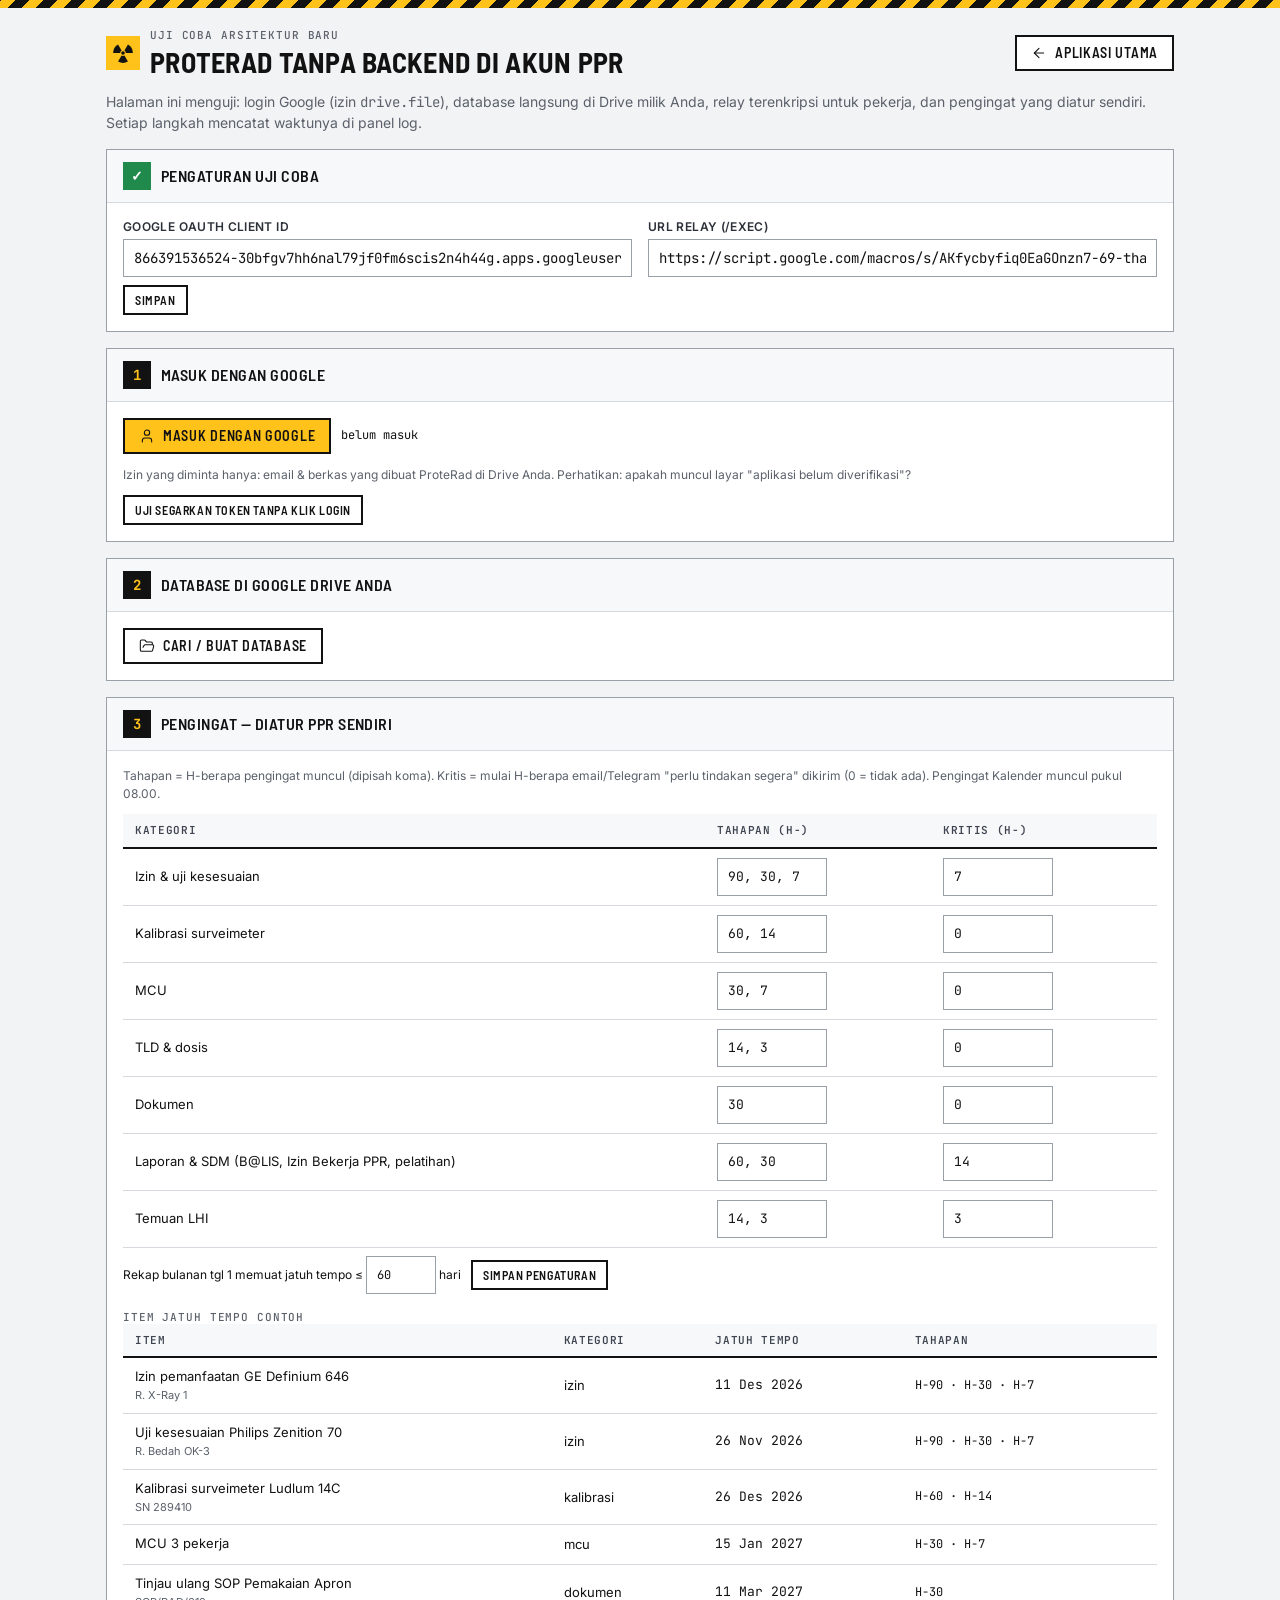
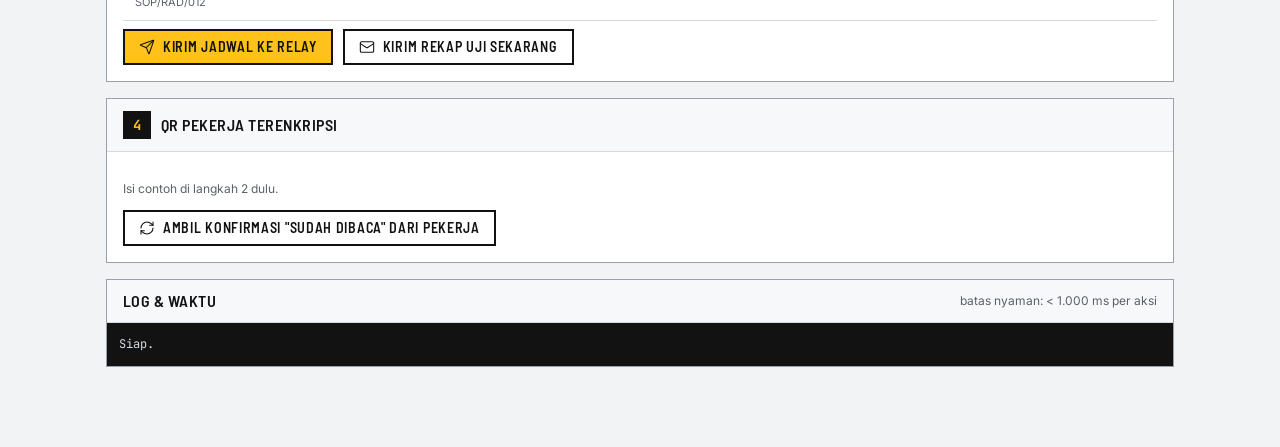
==== poc/index.html @ beb3bd71 "ProteRad: upload pertama + uji coba arsitektur baru" ====
<!doctype html>
<html lang="id">
<head>
  <meta charset="utf-8">
  <meta name="viewport" content="width=device-width, initial-scale=1, viewport-fit=cover">
  <title>ProteRad · Uji Coba Arsitektur Baru</title>
  <meta name="theme-color" content="#121212">
  <link rel="icon" href="../icons/favicon.svg" type="image/svg+xml">
  <link rel="stylesheet" href="https://fonts.googleapis.com/css2?family=Barlow+Semi+Condensed:wght@500;600;700&family=Inter:wght@400;500;600;700&family=JetBrains+Mono:wght@400;500;700&display=swap">
  <link rel="stylesheet" href="../css/style.css">
  <style>
    .poc{max-width:1100px;margin:0 auto;padding:20px 16px 80px}
    .poc .step{display:flex;gap:10px;align-items:center}
    .poc .step .n{width:28px;height:28px;display:grid;place-items:center;background:var(--ink);color:var(--y);font:700 14px var(--fm)}
    .poc .ok .n{background:var(--ok);color:#fff}
    .log{background:#121212;color:#d7dbe0;font:12px/1.6 var(--fm);padding:12px;max-height:260px;overflow:auto;white-space:pre-wrap}
    .log b{color:#FFC21A}
    .stg input{width:110px}
    .wk{max-width:480px;margin:0 auto;padding:20px 16px 60px}
  </style>
</head>
<body>
  <div id="root"><div class="center-wrap"><div class="sk" style="width:200px"></div></div></div>
  <script src="../js/config.js"></script>
  <script src="../js/icons.js"></script>
  <script src="../js/util.js"></script>
  <script src="../js/vendor/qrcode.min.js"></script>
  <script src="poc.js"></script>
</body>
</html>
---- css/style.css ----
/* ============================================================
   ProteRad — Hazard Blueprint design system
   ============================================================ */
:root{
  --y:#FFC21A; --y-h:#E6A800; --y-t:#FFF4CC;
  --ink:#121212; --ink2:#1F1F1F; --ink-h:#2A2A2A; --side-t:#C9CDD3;
  --ground:#F2F3F5; --surf:#FFFFFF; --sub:#F7F8FA;
  --line:#D6D9DE; --line2:#9AA0A8; --muted:#5B616B; --skel:#E4E6EA;
  --ok:#1F8A4C; --ok-b:#E7F4EC; --warn:#8A5300; --warn-b:#FDF0D5;
  --ana:#B23A0B; --ana-b:#FDE9DE; --crit:#C92A2A; --crit-b:#FCE8E6;
  --fh:'Barlow Semi Condensed',system-ui,sans-serif; --fb:'Inter',system-ui,sans-serif; --fm:'JetBrains Mono',ui-monospace,monospace;
  --side:232px; --side-c:64px; --top:56px;
}
*{box-sizing:border-box}
html,body{margin:0;height:100%}
body{background:var(--ground);color:var(--ink);font:14px/1.45 var(--fb);-webkit-font-smoothing:antialiased;-webkit-tap-highlight-color:transparent}
a{color:var(--ink)} a:hover{color:#000}
button,input,select,textarea{font:inherit;color:inherit}
h1,h2,h3,h4{font-family:var(--fh);margin:0;letter-spacing:.01em;line-height:1.15}
h1{font-size:28px;font-weight:700} h2{font-size:20px;font-weight:700} h3{font-size:16px;font-weight:600}
.mono{font-family:var(--fm)} .muted{color:var(--muted)} .small{font-size:12px} .tiny{font-size:11px}
.num{font-family:var(--fm);font-variant-numeric:tabular-nums;white-space:nowrap}
.eyebrow{font:500 11px/1.3 var(--fm);letter-spacing:.08em;text-transform:uppercase;color:var(--muted)}
.ic{width:18px;height:18px;stroke:currentColor;fill:none;stroke-width:1.6;stroke-linecap:round;stroke-linejoin:round;flex:none;vertical-align:middle}
.ic-s{width:15px;height:15px} .ic-l{width:22px;height:22px}
[hidden]{display:none!important}
.sr{position:absolute;width:1px;height:1px;overflow:hidden;clip:rect(0 0 0 0)}

/* ---------- Shell ---------- */
.app{display:flex;min-height:100vh}
.side{position:fixed;inset:0 auto 0 0;width:var(--side);background:var(--ink);color:var(--side-t);display:flex;flex-direction:column;z-index:30;transition:width .16s ease}
.side-head{height:64px;display:flex;align-items:center;gap:10px;padding:0 12px 0 14px;border-bottom:1px solid #2a2a2a}
.logo{width:34px;height:34px;background:var(--y);display:grid;place-items:center;flex:none}
.logo svg{width:26px;height:26px}
.brand{min-width:0;flex:1}
.brand b{display:block;font:700 18px/1 var(--fh);color:#fff;letter-spacing:.03em}
.brand span{display:block;font:500 8px/1.4 var(--fm);letter-spacing:.02em;color:#8E949C;white-space:nowrap;overflow:hidden;text-overflow:ellipsis;margin-top:3px}
.side-tog{background:none;border:0;color:#8E949C;padding:6px;cursor:pointer;display:grid;place-items:center}
.side-tog:hover{color:#fff}
.nav{flex:1;overflow-y:auto;padding:8px 0}
.nav a{position:relative;display:flex;align-items:center;gap:12px;height:42px;padding:0 16px;color:var(--side-t);text-decoration:none;white-space:nowrap}
.nav a:hover{background:var(--ink-h);color:#fff}
.nav a.on{background:var(--ink2);color:#fff}
.nav a.on::before{content:"";position:absolute;left:0;top:0;bottom:0;width:3px;background:var(--y)}
.nav .lbl{flex:1;overflow:hidden;text-overflow:ellipsis}
.nav .bdg{background:var(--y);color:var(--ink);font:600 11px/1 var(--fm);padding:3px 5px;min-width:18px;text-align:center}
.nav-sep{height:1px;background:#2a2a2a;margin:6px 0}
.side-foot{border-top:1px solid #2a2a2a}
.side-user{display:flex;align-items:center;gap:10px;padding:12px 16px}
.avatar{width:32px;height:32px;background:#2A2A2A;color:var(--y);display:grid;place-items:center;font:700 13px var(--fh);flex:none}
.side-user b{display:block;color:#fff;font-weight:500;font-size:13px;white-space:nowrap;overflow:hidden;text-overflow:ellipsis}
.side-user span{font:500 10px var(--fm);color:var(--y);letter-spacing:.06em}
.side-user>div{min-width:0}
.main{flex:1;margin-left:var(--side);min-width:0;transition:margin .16s ease;display:flex;flex-direction:column}
.collapsed .side{width:var(--side-c)}
.collapsed .main{margin-left:var(--side-c)}
.collapsed .brand,.collapsed .nav .lbl,.collapsed .nav .bdg,.collapsed .side-user>div{display:none}
.collapsed .side-head{padding:0;justify-content:center;flex-direction:column;gap:4px;height:84px}
.collapsed .nav a{justify-content:center;padding:0}
.collapsed .nav a .dot{position:absolute;top:8px;right:14px;width:7px;height:7px;background:var(--y)}
.collapsed .side-user{justify-content:center;padding:12px 0}
.nav a .dot{display:none}
.collapsed .nav a .dot{display:block}
.collapsed .nav a[data-tip]:hover::after{content:attr(data-tip);position:absolute;left:calc(100% + 6px);top:50%;transform:translateY(-50%);background:var(--ink);color:#fff;border:1px solid var(--y);padding:5px 9px;font-size:12px;white-space:nowrap;z-index:50}
.top{position:sticky;top:0;z-index:20;height:var(--top);background:var(--surf);border-bottom:1px solid var(--line);display:flex;align-items:center;gap:12px;padding:0 24px}
.crumb{flex:1;min-width:0;font:500 11px var(--fm);letter-spacing:.08em;text-transform:uppercase;color:var(--muted);white-space:nowrap;overflow:hidden;text-overflow:ellipsis}
.crumb b{color:var(--ink)}
.rs-pill{display:flex;align-items:center;gap:8px;border:1px solid var(--line2);padding:6px 10px;font-size:13px;max-width:320px;white-space:nowrap;overflow:hidden;text-overflow:ellipsis}
.icon-btn{position:relative;width:36px;height:36px;display:grid;place-items:center;border:1px solid var(--line2);background:var(--surf);cursor:pointer;flex:none}
.icon-btn:hover{border-color:var(--ink)}
.icon-btn .pip{position:absolute;top:5px;right:5px;width:7px;height:7px;background:var(--y);outline:1.5px solid var(--ink)}
.page{padding:24px;max-width:1440px;width:100%;margin:0 auto;flex:1}
.page-head{display:flex;flex-wrap:wrap;align-items:flex-end;justify-content:space-between;gap:12px 24px;margin-bottom:18px}
.page-head p{margin:6px 0 0;color:var(--muted);max-width:720px}
.actions{display:flex;flex-wrap:wrap;gap:8px;align-items:center}
.ro-tag{font:600 11px var(--fm);border:1px solid var(--line2);padding:3px 7px;letter-spacing:.05em}
.banner-lic{background:var(--ink);color:#fff;padding:10px 24px;display:flex;flex-wrap:wrap;gap:8px 12px;align-items:center;font-size:13px;border-top:6px solid var(--y)}
@media(max-width:767px){.banner-lic{padding:8px 16px!important;font-size:12px}}
html,body{overflow-x:clip}
.main{min-width:0}
.offline-bar{background:var(--warn-b);color:var(--warn);border-bottom:1px dashed var(--warn);padding:6px 24px;font:500 12px var(--fm);display:flex;gap:8px;align-items:center}

/* Bottom nav (HP) */
.bnav{display:none}
@media (max-width:767px){
  .side{display:none}
  .main,.collapsed .main{margin-left:0;padding-bottom:calc(64px + env(safe-area-inset-bottom))}
  .top{padding:0 12px;background:var(--ink);color:#fff;border-bottom:0;height:52px}
  .top .crumb{display:none}
  .top .m-brand{display:flex!important}
  .top .rs-pill{border-color:#333;color:#ddd;flex:1;max-width:none;font-size:12px}
  .top .icon-btn{background:#1F1F1F;border-color:#333;color:#fff}
  .page{padding:14px}
  h1{font-size:24px}
  .bnav{display:flex;position:fixed;left:0;right:0;bottom:0;height:calc(64px + env(safe-area-inset-bottom));padding-bottom:env(safe-area-inset-bottom);background:var(--surf);border-top:1px solid var(--line);z-index:40}
  .bnav a{flex:1;display:flex;flex-direction:column;align-items:center;justify-content:center;gap:3px;text-decoration:none;color:var(--muted);font:600 10px var(--fm);letter-spacing:.04em;text-transform:uppercase;position:relative}
  .bnav a.on{color:var(--ink)}
  .bnav a.on::before{content:"";position:absolute;top:0;left:20%;right:20%;height:3px;background:var(--y)}
  .bnav .bdg{position:absolute;top:8px;left:calc(50% + 6px);background:var(--y);color:var(--ink);font:700 10px/1 var(--fm);padding:2px 4px}
}
.m-brand{display:none;align-items:center;gap:8px}
.m-brand .logo{width:28px;height:28px}.m-brand .logo svg{width:22px;height:22px}
.m-brand b{font:700 16px var(--fh);letter-spacing:.04em}
@media (min-width:768px) and (max-width:1100px){ .page{padding:18px} }

/* ---------- Components ---------- */
.panel{background:var(--surf);border:1px solid var(--line2)}
.panel-h{display:flex;align-items:center;justify-content:space-between;gap:10px;padding:12px 16px;border-bottom:1px solid var(--line);background:var(--sub);flex-wrap:wrap}
.panel-h h3{display:flex;align-items:center;gap:8px;text-transform:uppercase;letter-spacing:.03em}
.panel-b{padding:16px}
.panel-dark{background:var(--ink);color:#fff;border-color:var(--ink)}
.panel-dark .panel-h{background:var(--ink);border-color:#333}
.grid{display:grid;gap:16px}
.g2{grid-template-columns:repeat(2,minmax(0,1fr))} .g3{grid-template-columns:repeat(3,minmax(0,1fr))} .g4{grid-template-columns:repeat(4,minmax(0,1fr))}
.g-8-4{grid-template-columns:minmax(0,2fr) minmax(0,1fr)} .g-4-8{grid-template-columns:minmax(0,1fr) minmax(0,2fr)} .g-7-5{grid-template-columns:minmax(0,7fr) minmax(0,5fr)} .g-3-9{grid-template-columns:minmax(0,3fr) minmax(0,9fr)}
@media (max-width:1100px){ .g4{grid-template-columns:repeat(2,minmax(0,1fr))} .g-8-4,.g-4-8,.g-7-5,.g-3-9{grid-template-columns:minmax(0,1fr)} }
@media (max-width:767px){ .g2,.g3{grid-template-columns:minmax(0,1fr)} .g4{grid-template-columns:repeat(2,minmax(0,1fr))} }
.stack{display:flex;flex-direction:column;gap:16px}
.row{display:flex;align-items:center;gap:10px;flex-wrap:wrap}
.spread{display:flex;align-items:center;justify-content:space-between;gap:10px;flex-wrap:wrap}
.mt{margin-top:16px}.mt8{margin-top:8px}.mb{margin-bottom:16px}

.tile{background:var(--surf);border:1px solid var(--line2);padding:14px 16px;display:flex;flex-direction:column;gap:8px;min-width:0}
.tile .spread{align-items:flex-start}
.tile .big{font:700 34px/1 var(--fm);letter-spacing:-.02em}
.tile .lbl{font:600 12px var(--fh);text-transform:uppercase;letter-spacing:.06em}
.tile p{margin:0;color:var(--muted);font-size:12px}
.tile.crit{background:var(--crit);color:#fff;border-color:var(--crit)} .tile.crit p{color:#fde}

.btn{display:inline-flex;align-items:center;justify-content:center;gap:8px;height:36px;padding:0 14px;border:2px solid var(--ink);background:var(--surf);color:var(--ink);font:600 14px/1 var(--fh);letter-spacing:.05em;text-transform:uppercase;cursor:pointer;text-decoration:none;white-space:nowrap;border-radius:0}
.btn:hover{background:var(--sub)}
.btn-y{background:var(--y);border-color:var(--ink)} .btn-y:hover{background:var(--y-h)}
.btn-d{background:var(--ink);color:#fff} .btn-d:hover{background:var(--y);color:var(--ink)}
.btn-g{border-color:transparent;background:transparent;text-transform:none;font:500 13px var(--fb);letter-spacing:0;padding:0 8px} .btn-g:hover{text-decoration:underline;background:transparent}
.btn-x{border-color:var(--crit);color:var(--crit)} .btn-x:hover{background:var(--crit-b)}
.btn-s{height:30px;padding:0 10px;font-size:12px}
.btn-b{width:100%}
.btn[disabled]{opacity:.45;cursor:not-allowed}
.btn .ic{width:16px;height:16px}
:focus-visible{outline:2px solid var(--y);outline-offset:1px;box-shadow:0 0 0 3px var(--ink)}

.tag{display:inline-flex;align-items:center;gap:5px;font:500 11px/1.2 var(--fm);letter-spacing:.04em;text-transform:uppercase;padding:3px 7px;border:1px solid var(--line2);background:var(--surf);color:var(--ink);white-space:nowrap}
.tag .ic{width:12px;height:12px}
.t-aman{color:var(--ok);background:var(--ok-b);border:1px solid var(--ok)}
.t-tinjau{color:var(--warn);background:var(--warn-b);border:1px dashed var(--warn)}
.t-analisis{color:var(--ana);background:var(--ana-b);border:3px double var(--ana);padding:1px 6px}
.t-kritis{color:#fff;background:var(--crit);border:1px solid var(--crit)}
.t-ink{color:#fff;background:var(--ink);border-color:var(--ink)}
.t-y{background:var(--y);border-color:var(--ink);color:var(--ink)}
.t-dash{border-style:dashed;color:var(--muted)}
.chip{display:inline-flex;align-items:center;gap:6px;height:32px;padding:0 12px;border:1px solid var(--line2);background:var(--surf);cursor:pointer;font:600 13px var(--fh);letter-spacing:.04em;text-transform:uppercase;white-space:nowrap}
.chip .n{font:500 11px var(--fm);background:var(--sub);padding:1px 5px}
.chip.on{background:var(--ink);color:#fff;border-color:var(--ink)} .chip.on .n{background:var(--y);color:var(--ink)}
.chips{display:flex;gap:6px;flex-wrap:wrap}
.seg{display:inline-flex;border:1px solid var(--line2);background:var(--sub)}
.seg button{border:0;background:transparent;height:32px;padding:0 12px;cursor:pointer;font:600 13px var(--fh);letter-spacing:.05em;text-transform:uppercase}
.seg button.on{background:var(--y)}
.tabs{display:flex;gap:4px;border-bottom:1px solid var(--line);margin-bottom:16px;overflow-x:auto}
.tabs a,.tabs button{display:flex;align-items:center;gap:8px;padding:10px 14px;text-decoration:none;color:var(--muted);font:600 14px var(--fh);letter-spacing:.05em;text-transform:uppercase;border:0;background:none;cursor:pointer;border-bottom:3px solid transparent;white-space:nowrap}
.tabs .on{color:var(--ink);border-bottom-color:var(--y)}
.tabs .n{font:500 11px var(--fm);background:var(--ink);color:#fff;padding:1px 5px}

/* Table */
.tbl-wrap{overflow-x:auto;-webkit-overflow-scrolling:touch}
table.tbl{width:100%;border-collapse:collapse;font-size:13px}
.tbl th{background:var(--sub);border-bottom:2px solid var(--ink);text-align:left;padding:9px 12px;font:600 11px/1.3 var(--fm);letter-spacing:.06em;text-transform:uppercase;color:#3E4450;white-space:nowrap;position:sticky;top:0}
.tbl td{border-bottom:1px solid var(--line);padding:9px 12px;vertical-align:middle}
.tbl tbody tr:hover{background:var(--y-t)}
.tbl tr.sel{background:var(--y-t)}
.tbl .r{text-align:right}
.tbl td .sub{display:block;font-size:11px;color:var(--muted);margin-top:2px}
.tbl tr.warnrow td{background:var(--warn-b)}
.tbl tr.critrow td{background:var(--crit-b)}
.tbl-foot{display:flex;justify-content:space-between;align-items:center;padding:10px 12px;font:500 11px var(--fm);color:var(--muted);letter-spacing:.04em;text-transform:uppercase;flex-wrap:wrap;gap:8px}
.empty{padding:36px 16px;text-align:center;color:var(--muted)}
.empty .hz{width:56px;height:8px;margin:0 auto 12px;background:repeating-linear-gradient(-45deg,var(--y) 0 8px,var(--ink) 8px 16px)}
.bar{height:6px;background:#E4E6EA;position:relative;min-width:60px}
.bar>i{position:absolute;inset:0 auto 0 0;background:var(--ink)}
.bar.b-ok>i{background:var(--ok)}.bar.b-warn>i{background:#C9850F}.bar.b-ana>i{background:var(--ana)}.bar.b-crit>i{background:var(--crit)}
.segbar{display:flex;gap:2px}.segbar i{flex:1;height:8px;background:#E4E6EA}.segbar i.f{background:var(--ink)}.segbar i.y{background:var(--y)}

/* Forms */
.fgrid{display:grid;grid-template-columns:repeat(2,minmax(0,1fr));gap:12px 16px}
.fgrid .full{grid-column:1/-1}
@media (max-width:600px){.fgrid{grid-template-columns:minmax(0,1fr)}}
.f label,.flabel{display:block;font:600 12px var(--fb);color:#2C3038;margin-bottom:5px;text-transform:uppercase;letter-spacing:.03em}
.f .req{color:var(--crit)}
.inp,select.inp,textarea.inp{width:100%;height:38px;border:1.5px solid var(--line2);background:var(--surf);padding:0 10px;border-radius:0;outline:none}
textarea.inp{height:auto;min-height:84px;padding:8px 10px;resize:vertical}
.inp:focus{border-color:var(--ink);box-shadow:0 0 0 2px var(--y)}
.inp.mono{font-family:var(--fm)}
.f .help{font-size:11px;color:var(--muted);margin-top:4px}
.f .err{font-size:12px;color:var(--crit);margin-top:4px}
.f.bad .inp{border-color:var(--crit)}
.chk{display:flex;gap:8px;align-items:flex-start;cursor:pointer;font-size:13px}
.chk input{width:16px;height:16px;accent-color:var(--ink);margin-top:2px;flex:none}
.drop{border:1.5px dashed var(--line2);background:var(--surf);padding:18px;text-align:center;cursor:pointer;color:var(--muted);font-size:13px;display:block}
.drop:hover,.drop.over{border-color:var(--ink);background:var(--y-t);color:var(--ink)}
.drop b{color:var(--ink);text-decoration:underline}
.search{position:relative;flex:1;min-width:200px}
.search .ic{position:absolute;left:10px;top:10px;color:var(--muted)}
.search .inp{padding-left:34px}
.filters{display:flex;gap:8px;flex-wrap:wrap;align-items:center;padding:12px;background:var(--surf);border:1px solid var(--line2);margin-bottom:16px}
.filters select.inp{width:auto;min-width:150px}
.switch{position:relative;width:44px;height:24px;flex:none}
.switch input{opacity:0;width:0;height:0}
.switch span{position:absolute;inset:0;background:#D6D9DE;border:2px solid var(--ink);cursor:pointer}
.switch span::after{content:"";position:absolute;width:14px;height:14px;left:3px;top:3px;background:var(--ink);transition:left .12s}
.switch input:checked+span{background:var(--y)}
.switch input:checked+span::after{left:23px}
.kv{display:grid;grid-template-columns:auto 1fr;gap:6px 14px;font-size:13px}
.kv dt{color:var(--muted)} .kv dd{margin:0;text-align:right;font-weight:500}
.kv2{display:grid;grid-template-columns:repeat(2,minmax(0,1fr));border:1px solid var(--line)}
.kv2>div{padding:9px 12px;border-bottom:1px solid var(--line);border-right:1px solid var(--line)}
.kv2 small{display:block;font:500 10px var(--fm);letter-spacing:.06em;text-transform:uppercase;color:var(--muted);margin-bottom:3px}

/* Banners */
.ban{display:flex;gap:12px;align-items:flex-start;padding:12px 16px;border:1px solid var(--line2);background:var(--surf);margin-bottom:16px}
.ban p{margin:2px 0 0;font-size:13px}
.ban b{font-family:var(--fh);text-transform:uppercase;letter-spacing:.04em;font-size:15px}
.ban-crit{border:1px solid var(--crit);background:var(--crit-b);color:#7d1616;border-top:6px solid transparent;border-image:repeating-linear-gradient(-45deg,var(--y) 0 10px,var(--ink) 10px 20px) 6 0 0 0}
.ban-warn{border:1px dashed var(--warn);background:var(--warn-b);color:var(--warn)}
.ban-info{border:1px solid var(--ink);background:var(--surf)}
.ban .grow{flex:1}

/* Toast */
.toasts{position:fixed;right:16px;bottom:16px;display:flex;flex-direction:column;gap:8px;z-index:100;max-width:min(380px,calc(100vw - 32px))}
@media(max-width:767px){.toasts{bottom:80px;left:16px;right:16px;max-width:none}}
.toast{background:var(--surf);border:1px solid var(--ink);border-top:4px solid var(--ink);padding:10px 14px;display:flex;gap:10px;align-items:center;font-size:13px;animation:tin .15s ease}
.toast.ok{border-top-color:var(--ok)} .toast.err{border-top-color:var(--crit)} .toast.warn{border-top-color:#C9850F}
.toast .btn{height:28px;font-size:12px;margin-left:auto}
@keyframes tin{from{transform:translateY(8px);opacity:0}}

/* Modal */
.modal-bg{position:fixed;inset:0;background:rgba(18,18,18,.45);z-index:90;display:flex;align-items:flex-start;justify-content:center;padding:40px 16px;overflow-y:auto}
.modal{background:var(--surf);border:2px solid var(--ink);width:100%;max-width:640px;animation:tin .12s ease}
.modal.wide{max-width:980px}
.modal-h{display:flex;align-items:center;justify-content:space-between;gap:10px;padding:14px 18px;background:var(--ink);color:#fff;border-bottom:4px solid var(--y)}
.modal-h h2{font-size:18px;text-transform:uppercase;letter-spacing:.04em}
.modal-h button{background:none;border:0;color:#fff;cursor:pointer;padding:4px}
.modal-b{padding:18px}
.modal-f{display:flex;justify-content:flex-end;gap:8px;padding:12px 18px;border-top:1px solid var(--line);background:var(--sub);flex-wrap:wrap}
@media(max-width:767px){.modal-bg{padding:0;align-items:flex-end}.modal{max-height:92vh;overflow-y:auto;border-width:2px 0 0}}

/* Skeleton */
.sk{background:var(--skel);height:14px;margin:6px 0}
.sk.t{height:120px}

/* Calendar */
.cal{display:grid;grid-template-columns:repeat(7,minmax(0,1fr));border-left:1px solid var(--line);border-top:1px solid var(--line)}
.cal .dh{background:var(--sub);text-align:center;font:600 11px var(--fm);letter-spacing:.1em;padding:8px 0;border-right:1px solid var(--line);border-bottom:1px solid var(--line)}
.cal .d{min-height:104px;border-right:1px solid var(--line);border-bottom:1px solid var(--line);padding:6px;background:var(--surf);cursor:pointer;display:flex;flex-direction:column;gap:3px;min-width:0}
.cal .d.out{background:var(--sub);color:#A9AEB5}
.cal .d.today{outline:2px solid var(--ink);outline-offset:-2px}
.cal .d.sel{background:var(--y-t)}
.cal .d .dn{font:500 12px var(--fm)}
.cal .ev{font:500 10.5px/1.2 var(--fm);padding:2px 4px;border:1px solid var(--line2);white-space:nowrap;overflow:hidden;text-overflow:ellipsis;background:var(--surf)}
.cal .ev.k{background:var(--crit);color:#fff;border-color:var(--crit)} .cal .ev.w{background:var(--warn-b);color:var(--warn);border:1px dashed var(--warn)} .cal .ev.done{text-decoration:line-through;color:var(--muted)}
@media(max-width:767px){.cal .d{min-height:56px;padding:3px}.cal .ev{font-size:0;height:6px;padding:0}}

/* Checklist accordion */
.acc{border:1px solid var(--line2);background:var(--surf);margin-bottom:10px}
.acc>summary{list-style:none;cursor:pointer;display:flex;align-items:center;gap:12px;padding:12px 16px;flex-wrap:wrap}
.acc>summary::-webkit-details-marker{display:none}
.acc>summary h3{flex:1;min-width:200px;text-transform:uppercase}
.acc[open]>summary{border-bottom:1px solid var(--line);background:var(--sub)}
.pct{font:700 15px var(--fm)}

/* Plan (denah) */
.plan{position:relative;width:100%;background:#fff;border:1px solid var(--line2);overflow:hidden;background-image:linear-gradient(#EEF0F3 1px,transparent 1px),linear-gradient(90deg,#EEF0F3 1px,transparent 1px);background-size:20px 20px;user-select:none;touch-action:manipulation}
.plan img{display:block;width:100%;height:auto;opacity:.95;pointer-events:none}
.plan.blank{aspect-ratio:16/10}
.plan canvas{position:absolute;inset:0;width:100%;height:100%;pointer-events:none;mix-blend-mode:multiply}
.plan .pt{position:absolute;width:30px;height:30px;border-radius:50%;transform:translate(-50%,-50%);border:2px solid #fff;outline:1px solid var(--ink);color:#fff;font:700 10px var(--fm);display:grid;place-items:center;cursor:pointer;z-index:3;padding:0}
.plan .pt .v{position:absolute;top:calc(100% + 4px);left:50%;transform:translateX(-50%);background:#fff;color:var(--ink);border:1px solid var(--line2);padding:1px 5px;font:600 10px var(--fm);white-space:nowrap}
.plan .pt.sel{outline:3px solid var(--y);outline-offset:1px}
.plan .pt.k::after{content:"";position:absolute;inset:-7px;border-radius:50%;border:3px solid var(--crit);animation:pulse 1.6s ease-out infinite}
.plan .src{position:absolute;width:26px;height:26px;transform:translate(-50%,-50%);background:var(--y);border:2px solid var(--ink);display:grid;place-items:center;z-index:2}
.plan .src svg{width:18px;height:18px}
.plan .ring{position:absolute;width:70%;aspect-ratio:1;border-radius:50%;border:1.5px solid var(--y-h);transform:translate(-50%,-50%) scale(.05);animation:wave 3s ease-out infinite;pointer-events:none;z-index:1}
.plan.adding{cursor:crosshair}
@keyframes pulse{0%{transform:scale(.8);opacity:.9}100%{transform:scale(1.8);opacity:0}}
@keyframes wave{0%{transform:translate(-50%,-50%) scale(.05);opacity:1}100%{transform:translate(-50%,-50%) scale(1);opacity:0}}
@media (prefers-reduced-motion:reduce){.plan .ring,.plan .pt.k::after{animation:none}}
.legend{display:flex;flex-wrap:wrap;gap:6px 16px;font-size:12px;color:#3E4450;margin-top:8px}
.legend i{display:inline-block;width:10px;height:10px;margin-right:5px;vertical-align:-1px}

/* Score */
.score{font:700 72px/1 var(--fh);letter-spacing:-.02em}
.hazard{height:8px;background:repeating-linear-gradient(-45deg,var(--y) 0 10px,var(--ink) 10px 20px)}
.list-row{display:flex;align-items:center;gap:12px;padding:10px 0;border-bottom:1px solid var(--line)}
.list-row:last-child{border-bottom:0}
.list-row .grow{flex:1;min-width:0}
.list-row .grow b{display:block;font-weight:500;white-space:nowrap;overflow:hidden;text-overflow:ellipsis}
.list-row .grow span{font-size:12px;color:var(--muted)}
.impact{font:700 11px var(--fm);background:var(--y);padding:3px 6px}
.steps{display:flex;gap:0;flex-wrap:wrap;border:1px solid var(--line2);background:var(--surf);margin-bottom:16px}
.steps>div{flex:1;min-width:140px;display:flex;gap:10px;align-items:center;padding:10px 14px;border-right:1px solid var(--line)}
.steps .n{width:28px;height:28px;display:grid;place-items:center;border:1px solid var(--line2);font:700 13px var(--fm);flex:none}
.steps .on .n{background:var(--y);border-color:var(--ink)} .steps .done .n{background:var(--ink);color:#fff;border-color:var(--ink)}
.steps small{display:block;font:500 10px var(--fm);color:var(--muted);letter-spacing:.06em}
.steps b{font:600 14px var(--fh);text-transform:uppercase;letter-spacing:.04em}

/* Chart */
.chart{width:100%;height:auto;display:block}
.chart text{font-family:var(--fm);font-size:10px;fill:var(--muted)}

/* Login / centered */
.center-wrap{min-height:100vh;display:flex;flex-direction:column;align-items:center;justify-content:center;padding:24px 16px;background:var(--ground)}
.center-wrap::before{content:"";position:fixed;top:0;left:0;right:0;height:12px;background:repeating-linear-gradient(-45deg,var(--y) 0 12px,var(--ink) 12px 24px)}
.auth-card{width:100%;max-width:440px;background:var(--surf);border:1px solid var(--line2);position:relative}
.auth-card .hazard{position:absolute;top:0;left:0;right:0}
.auth-card .in{padding:36px 32px 28px}
@media(max-width:480px){.auth-card .in{padding:28px 20px 22px}}
.auth-brand{display:flex;gap:14px;align-items:center;margin-bottom:24px}
.auth-brand .logo{width:52px;height:52px}.auth-brand .logo svg{width:40px;height:40px}
.auth-brand b{display:block;font:700 32px/1 var(--fh);letter-spacing:.04em}
.auth-brand span{font:500 11px var(--fm);letter-spacing:.14em;color:var(--muted)}
.divider{display:flex;align-items:center;gap:10px;margin:18px 0;font:500 11px var(--fm);letter-spacing:.14em;color:var(--muted)}
.divider::before,.divider::after{content:"";flex:1;height:1px;background:var(--line2)}
.rowbtn{display:flex;align-items:center;gap:12px;width:100%;padding:12px;border:1.5px solid var(--ink);background:var(--surf);cursor:pointer;text-align:left;text-decoration:none;color:var(--ink)}
.rowbtn:hover{background:var(--sub)}
.rowbtn b{display:block;font:600 15px var(--fh);text-transform:uppercase;letter-spacing:.04em}
.rowbtn span{font-size:13px;color:var(--muted)}
.gbtn{display:flex;justify-content:center;min-height:44px}
.pin-boxes{display:grid;grid-template-columns:repeat(6,1fr);gap:8px;margin:18px 0}
.pin-boxes i{height:52px;border:1.5px solid var(--line2);display:grid;place-items:center;font-style:normal;font:700 22px var(--fm)}
.pin-boxes i.on{border:2px solid var(--ink)}
.keypad{display:grid;grid-template-columns:repeat(3,1fr);gap:8px}
.keypad button{height:60px;border:1px solid var(--line2);background:var(--surf);font:500 24px var(--fm);cursor:pointer}
.keypad button:active{background:var(--y)}
.keypad button.sub{background:var(--sub);font-size:14px}

/* Portal (mobile-first) */
.portal{max-width:520px;margin:0 auto;padding:14px 14px calc(84px + env(safe-area-inset-bottom))}
.portal .card{background:var(--surf);border:1px solid var(--line2);padding:16px;margin-bottom:12px}
.statement{font:700 24px/1.15 var(--fh)}
.ptop{background:var(--ink);color:#fff;height:52px;display:flex;align-items:center;gap:10px;padding:0 14px;position:sticky;top:0;z-index:20}
.ptop .grow{flex:1}

/* Door page */
.door{max-width:480px;margin:0 auto;padding:24px 16px;min-height:100vh}
.door .status{padding:28px 20px;text-align:center;margin:20px 0;border:2px solid}
.door .status b{display:block;font:700 40px/1 var(--fh);text-transform:uppercase;letter-spacing:.04em;margin-top:8px}

/* Print */
.print-only{display:none}
@media print{
  @page{size:A4;margin:14mm 12mm}
  body{background:#fff}
  .side,.top,.bnav,.toasts,.no-print,.banner-lic,.offline-bar{display:none!important}
  .main{margin:0!important;padding:0!important}
  .page{padding:0;max-width:none}
  .print-only{display:block}
  .panel,.tile{break-inside:avoid}
  .pbreak{break-before:page}
  .tbl th{position:static}
  a{text-decoration:none}
}
.doc-sheet{background:#fff;border:1px solid var(--line2);padding:32px 36px;max-width:900px;margin:0 auto}
.doc-sheet h1{text-align:center;font-size:22px;text-transform:uppercase}
.doc-sheet .center{text-align:center}
.doc-sheet table.tbl th{background:#F2F3F5}
.sigs{display:grid;grid-template-columns:1fr 1fr;gap:24px;margin-top:36px}
.sigs>div{min-height:120px;display:flex;flex-direction:column;justify-content:space-between}
@media print{.doc-sheet{border:0;padding:0;max-width:none}}


/* Tampilan cetak */
.print-wrap{max-width:960px;margin:0 auto;padding:16px 16px 48px}
.ptool{position:sticky;top:0;z-index:5;display:flex;gap:10px;align-items:center;flex-wrap:wrap;background:var(--ink);color:#fff;padding:10px 14px;margin:0 -16px 16px}
.ptool .muted{color:#C9CDD3!important}
.phdr{display:flex;justify-content:space-between;gap:16px;align-items:flex-start;border-bottom:2px solid var(--ink);padding-bottom:10px;margin-bottom:16px}
.phdr b{display:block;font:700 14px var(--fh);text-transform:uppercase;letter-spacing:.03em}
.phdr span{display:block;font-size:11px;color:var(--muted)}
.phdr .r{text-align:right}
.qr-a4{text-align:center;overflow:hidden}
.qr-a4 .qrbox svg{width:100%;height:100%}
@media print{*{-webkit-print-color-adjust:exact;print-color-adjust:exact}.doc-sheet .hazard{margin:0 0 16px!important}.qr-a4 .hazard:last-child{margin:24px 0 0!important}.print-wrap{padding:0;max-width:none}.doc-sheet.mt{margin-top:0}.cover .hazard,.qr-a4 .hazard{-webkit-print-color-adjust:exact;print-color-adjust:exact}.pt,.tag,.src{-webkit-print-color-adjust:exact;print-color-adjust:exact}}

/* Utilities */
.hide-m{} @media(max-width:767px){.hide-m{display:none!important}}
.show-m{display:none} @media(max-width:767px){.show-m{display:initial}}
.trunc{white-space:nowrap;overflow:hidden;text-overflow:ellipsis}
.link{background:none;border:0;padding:0;color:var(--ink);text-decoration:underline;cursor:pointer;font:inherit}
.dotc{display:inline-block;width:10px;height:10px;border-radius:50%;margin-right:6px;vertical-align:-1px}
.qrbox{display:grid;place-items:center;background:#fff;padding:12px;border:1px solid var(--line2)}
.qrbox img,.qrbox svg,.qrbox canvas{width:220px;height:220px;image-rendering:pixelated}
.install-hint{font-size:12px;color:var(--muted)}
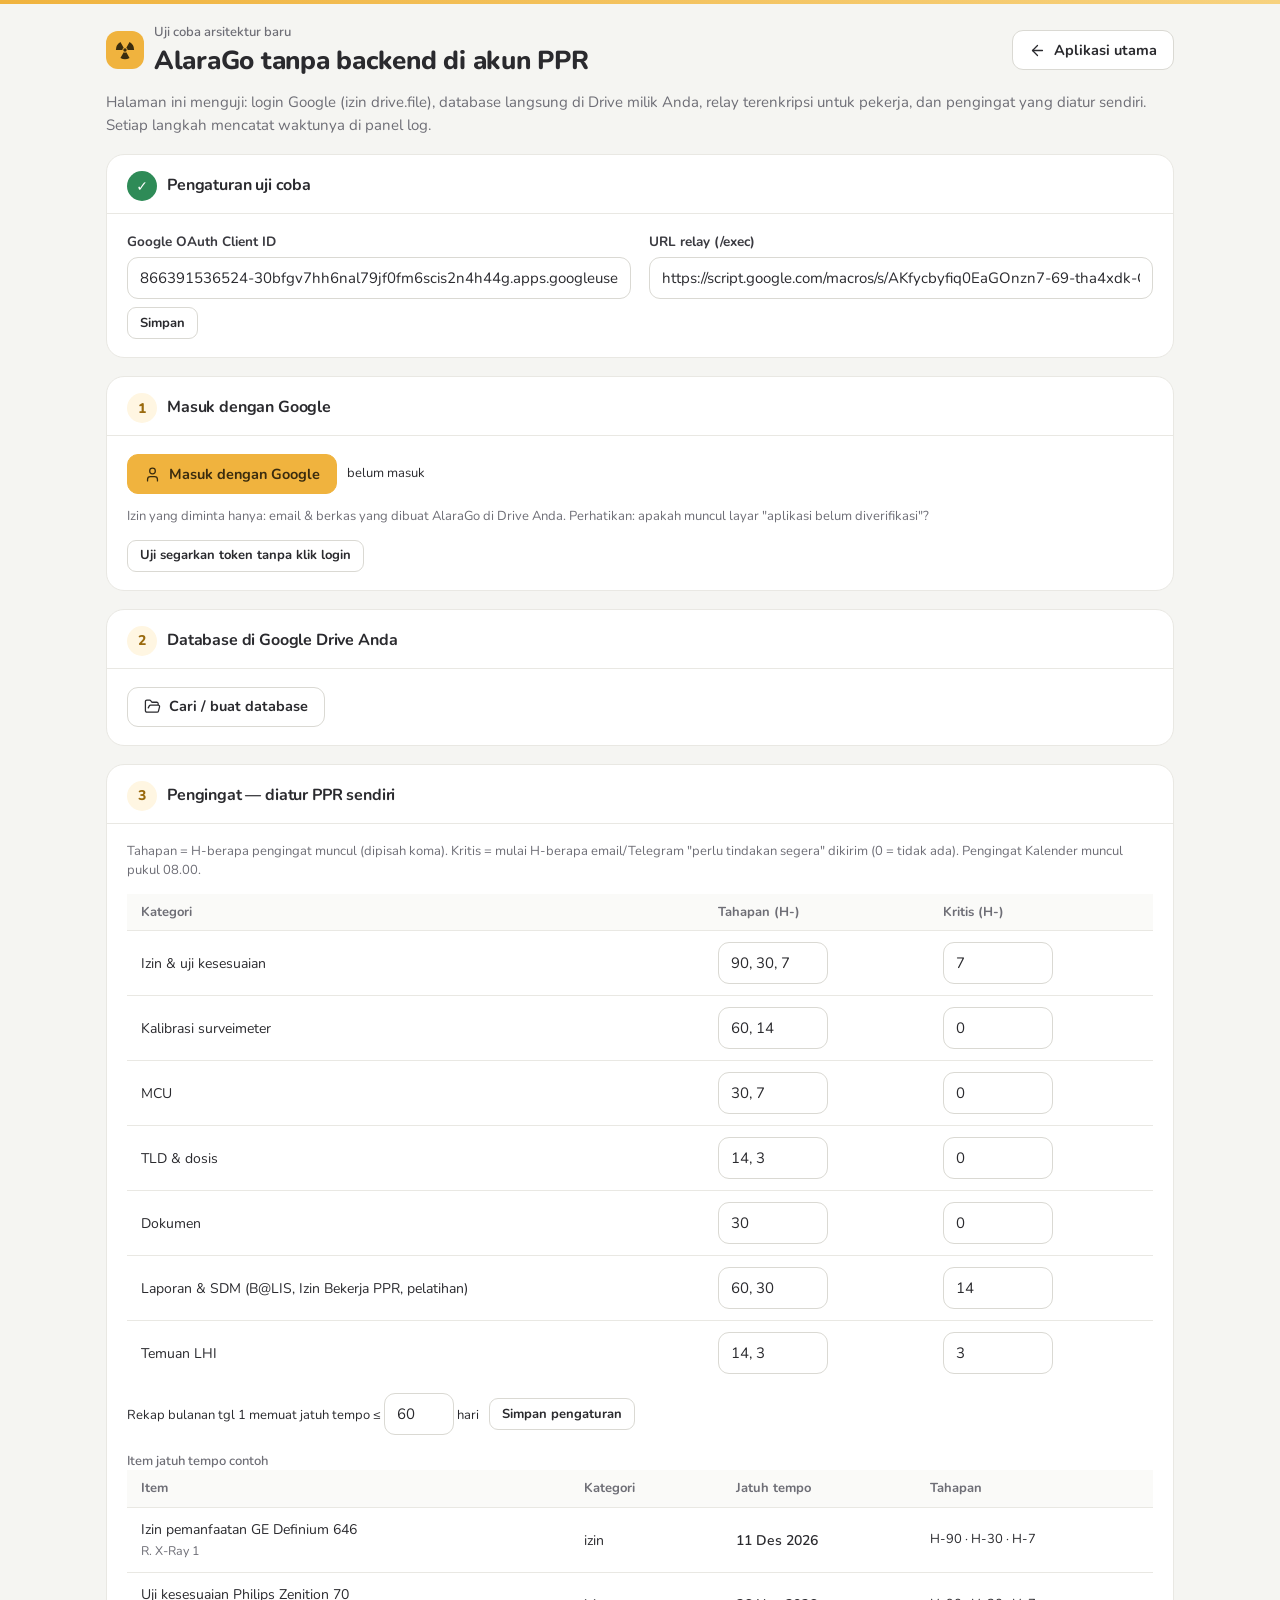
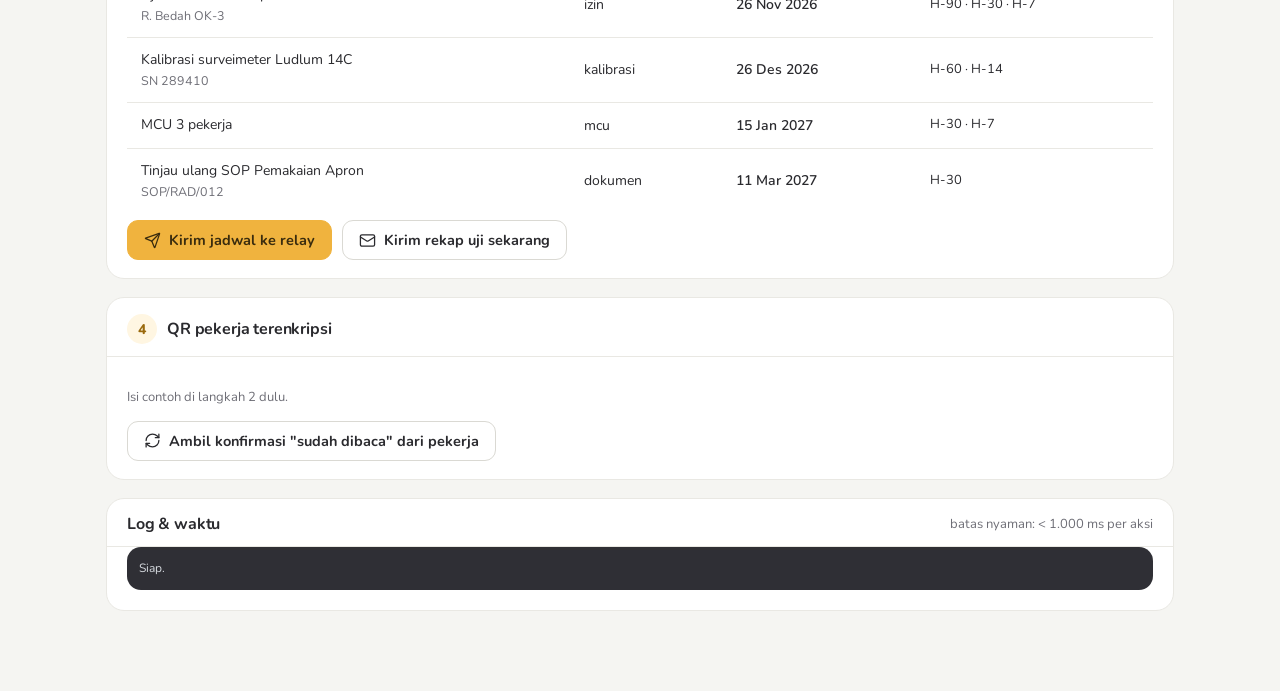
==== commit 22f325c3: "AlaraGo: nama baru + tema Madu" ====
--- a/poc/index.html
+++ b/poc/index.html
@@ -3,17 +3,17 @@
 <head>
   <meta charset="utf-8">
   <meta name="viewport" content="width=device-width, initial-scale=1, viewport-fit=cover">
-  <title>ProteRad · Uji Coba Arsitektur Baru</title>
-  <meta name="theme-color" content="#121212">
+  <title>AlaraGo · Uji Coba Arsitektur Baru</title>
+  <meta name="theme-color" content="#F5F5F2">
   <link rel="icon" href="../icons/favicon.svg" type="image/svg+xml">
-  <link rel="stylesheet" href="https://fonts.googleapis.com/css2?family=Barlow+Semi+Condensed:wght@500;600;700&family=Inter:wght@400;500;600;700&family=JetBrains+Mono:wght@400;500;700&display=swap">
+  <link rel="stylesheet" href="https://fonts.googleapis.com/css2?family=Nunito:wght@400;500;600;700;800&display=swap">
   <link rel="stylesheet" href="../css/style.css">
   <style>
     .poc{max-width:1100px;margin:0 auto;padding:20px 16px 80px}
     .poc .step{display:flex;gap:10px;align-items:center}
-    .poc .step .n{width:28px;height:28px;display:grid;place-items:center;background:var(--ink);color:var(--y);font:700 14px var(--fm)}
+    .poc .step .n{width:30px;height:30px;border-radius:50%;display:grid;place-items:center;background:var(--y-t);color:var(--y-deep);font:800 14px var(--fh)}
     .poc .ok .n{background:var(--ok);color:#fff}
-    .log{background:#121212;color:#d7dbe0;font:12px/1.6 var(--fm);padding:12px;max-height:260px;overflow:auto;white-space:pre-wrap}
+    .log{border-radius:14px;margin:0 20px 20px;background:#2F2F35;color:#d7dbe0;font:12px/1.6 var(--fm);padding:12px;max-height:260px;overflow:auto;white-space:pre-wrap}
     .log b{color:#FFC21A}
     .stg input{width:110px}
     .wk{max-width:480px;margin:0 auto;padding:20px 16px 60px}
--- a/css/style.css
+++ b/css/style.css
@@ -1,347 +1,359 @@
 /* ============================================================
-   ProteRad — Hazard Blueprint design system
+   AlaraGo — sistem desain "Madu Lembut"
+   Latar terang, kuning madu sebagai warna utama, huruf Nunito,
+   sudut membulat berjenjang (kartu 18 · kontrol 11 · label penuh).
    ============================================================ */
 :root{
-  --y:#FFC21A; --y-h:#E6A800; --y-t:#FFF4CC;
-  --ink:#121212; --ink2:#1F1F1F; --ink-h:#2A2A2A; --side-t:#C9CDD3;
-  --ground:#F2F3F5; --surf:#FFFFFF; --sub:#F7F8FA;
-  --line:#D6D9DE; --line2:#9AA0A8; --muted:#5B616B; --skel:#E4E6EA;
-  --ok:#1F8A4C; --ok-b:#E7F4EC; --warn:#8A5300; --warn-b:#FDF0D5;
-  --ana:#B23A0B; --ana-b:#FDE9DE; --crit:#C92A2A; --crit-b:#FCE8E6;
-  --fh:'Barlow Semi Condensed',system-ui,sans-serif; --fb:'Inter',system-ui,sans-serif; --fm:'JetBrains Mono',ui-monospace,monospace;
-  --side:232px; --side-c:64px; --top:56px;
+  --y:#F0B33E; --y-h:#E3A12A; --y-t:#FFF6E2; --y-ink:#3A2C0E; --y-deep:#9A6A0E;
+  --ink:#2A2A2E; --ink2:#3A3A40; --ink-h:#F3F2EE; --side-t:#5E5E66;
+  --ground:#F5F5F2; --surf:#FFFFFF; --sub:#FAFAF8;
+  --line:#E9E8E3; --line2:#DAD9D3; --muted:#6E6E76; --skel:#ECEBE6;
+  --ok:#2E8B57; --ok-b:#E5F3EA; --warn:#A86E12; --warn-b:#FBF0D9;
+  --ana:#BD5427; --ana-b:#FBE8DF; --crit:#C23B3B; --crit-b:#FBE4E4;
+  --fh:'Nunito',system-ui,-apple-system,'Segoe UI',sans-serif; --fb:var(--fh); --fm:var(--fh);
+  --r-l:18px; --r:12px; --r-s:10px;
+  --shadow:0 1px 2px rgba(40,36,20,.04),0 4px 16px rgba(40,36,20,.05);
+  --side:252px; --side-c:76px; --top:64px;
 }
 *{box-sizing:border-box}
 html,body{margin:0;height:100%}
-body{background:var(--ground);color:var(--ink);font:14px/1.45 var(--fb);-webkit-font-smoothing:antialiased;-webkit-tap-highlight-color:transparent}
-a{color:var(--ink)} a:hover{color:#000}
+body{background:var(--ground);color:var(--ink);font:400 15px/1.5 var(--fb);font-variant-numeric:tabular-nums;-webkit-font-smoothing:antialiased;-webkit-tap-highlight-color:transparent}
+a{color:var(--ink)} a:hover{color:var(--y-deep)}
 button,input,select,textarea{font:inherit;color:inherit}
-h1,h2,h3,h4{font-family:var(--fh);margin:0;letter-spacing:.01em;line-height:1.15}
-h1{font-size:28px;font-weight:700} h2{font-size:20px;font-weight:700} h3{font-size:16px;font-weight:600}
-.mono{font-family:var(--fm)} .muted{color:var(--muted)} .small{font-size:12px} .tiny{font-size:11px}
-.num{font-family:var(--fm);font-variant-numeric:tabular-nums;white-space:nowrap}
-.eyebrow{font:500 11px/1.3 var(--fm);letter-spacing:.08em;text-transform:uppercase;color:var(--muted)}
-.ic{width:18px;height:18px;stroke:currentColor;fill:none;stroke-width:1.6;stroke-linecap:round;stroke-linejoin:round;flex:none;vertical-align:middle}
+h1,h2,h3,h4{font-family:var(--fh);margin:0;letter-spacing:-.01em;line-height:1.2}
+h1{font-size:26px;font-weight:800} h2{font-size:20px;font-weight:800} h3{font-size:16px;font-weight:700}
+.mono{font-family:var(--fh);font-variant-numeric:tabular-nums} .muted{color:var(--muted)} .small{font-size:13px} .tiny{font-size:12px}
+.num{font-variant-numeric:tabular-nums;white-space:nowrap;font-weight:600}
+.eyebrow{font:600 13px/1.3 var(--fh);color:var(--muted)}
+.eyebrow a{color:var(--muted)}
+.ic{width:18px;height:18px;stroke:currentColor;fill:none;stroke-width:1.8;stroke-linecap:round;stroke-linejoin:round;flex:none;vertical-align:middle}
 .ic-s{width:15px;height:15px} .ic-l{width:22px;height:22px}
 [hidden]{display:none!important}
 .sr{position:absolute;width:1px;height:1px;overflow:hidden;clip:rect(0 0 0 0)}
+html,body{overflow-x:clip}
 
 /* ---------- Shell ---------- */
 .app{display:flex;min-height:100vh}
-.side{position:fixed;inset:0 auto 0 0;width:var(--side);background:var(--ink);color:var(--side-t);display:flex;flex-direction:column;z-index:30;transition:width .16s ease}
-.side-head{height:64px;display:flex;align-items:center;gap:10px;padding:0 12px 0 14px;border-bottom:1px solid #2a2a2a}
-.logo{width:34px;height:34px;background:var(--y);display:grid;place-items:center;flex:none}
-.logo svg{width:26px;height:26px}
+.side{position:fixed;inset:0 auto 0 0;width:var(--side);background:var(--surf);border-right:1px solid var(--line);color:var(--side-t);display:flex;flex-direction:column;z-index:30;transition:width .18s ease}
+.side-head{height:76px;display:flex;align-items:center;gap:10px;padding:0 14px 0 18px}
+.logo{width:38px;height:38px;border-radius:12px;background:var(--y);color:var(--y-ink);display:grid;place-items:center;flex:none}
+.logo svg{width:24px;height:24px}
 .brand{min-width:0;flex:1}
-.brand b{display:block;font:700 18px/1 var(--fh);color:#fff;letter-spacing:.03em}
-.brand span{display:block;font:500 8px/1.4 var(--fm);letter-spacing:.02em;color:#8E949C;white-space:nowrap;overflow:hidden;text-overflow:ellipsis;margin-top:3px}
-.side-tog{background:none;border:0;color:#8E949C;padding:6px;cursor:pointer;display:grid;place-items:center}
-.side-tog:hover{color:#fff}
-.nav{flex:1;overflow-y:auto;padding:8px 0}
-.nav a{position:relative;display:flex;align-items:center;gap:12px;height:42px;padding:0 16px;color:var(--side-t);text-decoration:none;white-space:nowrap}
-.nav a:hover{background:var(--ink-h);color:#fff}
-.nav a.on{background:var(--ink2);color:#fff}
-.nav a.on::before{content:"";position:absolute;left:0;top:0;bottom:0;width:3px;background:var(--y)}
+.brand b{display:block;font:800 19px/1.1 var(--fh);color:var(--ink);letter-spacing:-.01em}
+.brand span{display:block;font:500 11.5px/1.3 var(--fh);color:var(--muted);white-space:nowrap;overflow:hidden;text-overflow:ellipsis;margin-top:2px}
+.side-tog{width:32px;height:32px;border-radius:10px;border:1px solid var(--line);background:var(--surf);color:var(--muted);cursor:pointer;display:grid;place-items:center;flex:none}
+.side-tog:hover{color:var(--ink);border-color:var(--line2)}
+.nav{flex:1;overflow-y:auto;padding:6px 12px}
+.nav a{position:relative;display:flex;align-items:center;gap:12px;height:44px;padding:0 12px;margin-bottom:2px;border-radius:12px;color:var(--side-t);font-weight:600;font-size:14.5px;text-decoration:none;white-space:nowrap}
+.nav a:hover{background:var(--ink-h);color:var(--ink)}
+.nav a.on{background:var(--y);color:var(--y-ink);font-weight:700}
 .nav .lbl{flex:1;overflow:hidden;text-overflow:ellipsis}
-.nav .bdg{background:var(--y);color:var(--ink);font:600 11px/1 var(--fm);padding:3px 5px;min-width:18px;text-align:center}
-.nav-sep{height:1px;background:#2a2a2a;margin:6px 0}
-.side-foot{border-top:1px solid #2a2a2a}
-.side-user{display:flex;align-items:center;gap:10px;padding:12px 16px}
-.avatar{width:32px;height:32px;background:#2A2A2A;color:var(--y);display:grid;place-items:center;font:700 13px var(--fh);flex:none}
-.side-user b{display:block;color:#fff;font-weight:500;font-size:13px;white-space:nowrap;overflow:hidden;text-overflow:ellipsis}
-.side-user span{font:500 10px var(--fm);color:var(--y);letter-spacing:.06em}
+.nav .bdg{background:var(--crit-b);color:var(--crit);font:700 12px/1 var(--fh);padding:4px 8px;border-radius:999px;min-width:22px;text-align:center}
+.nav a.on .bdg{background:rgba(255,255,255,.65)}
+.nav-sep{height:1px;background:var(--line);margin:8px 12px}
+.side-foot{padding:12px}
+.side-user{display:flex;align-items:center;gap:10px;padding:10px;border:1px solid var(--line);border-radius:14px;background:var(--sub)}
+.avatar{width:36px;height:36px;border-radius:50%;background:var(--y-t);color:var(--y-deep);display:grid;place-items:center;font:800 13px var(--fh);flex:none}
+.side-user b{display:block;color:var(--ink);font-weight:700;font-size:14px;white-space:nowrap;overflow:hidden;text-overflow:ellipsis}
+.side-user span{font:500 12px var(--fh);color:var(--muted)}
 .side-user>div{min-width:0}
-.main{flex:1;margin-left:var(--side);min-width:0;transition:margin .16s ease;display:flex;flex-direction:column}
+.side-foot .btn-g{margin-top:6px}
+.main{flex:1;margin-left:var(--side);min-width:0;transition:margin .18s ease;display:flex;flex-direction:column}
 .collapsed .side{width:var(--side-c)}
 .collapsed .main{margin-left:var(--side-c)}
 .collapsed .brand,.collapsed .nav .lbl,.collapsed .nav .bdg,.collapsed .side-user>div{display:none}
-.collapsed .side-head{padding:0;justify-content:center;flex-direction:column;gap:4px;height:84px}
+.collapsed .side-head{padding:12px 0;justify-content:center;flex-direction:column;gap:8px;height:auto}
 .collapsed .nav a{justify-content:center;padding:0}
-.collapsed .nav a .dot{position:absolute;top:8px;right:14px;width:7px;height:7px;background:var(--y)}
-.collapsed .side-user{justify-content:center;padding:12px 0}
+.collapsed .side-user{justify-content:center;padding:8px 0;border:0;background:none}
 .nav a .dot{display:none}
-.collapsed .nav a .dot{display:block}
-.collapsed .nav a[data-tip]:hover::after{content:attr(data-tip);position:absolute;left:calc(100% + 6px);top:50%;transform:translateY(-50%);background:var(--ink);color:#fff;border:1px solid var(--y);padding:5px 9px;font-size:12px;white-space:nowrap;z-index:50}
-.top{position:sticky;top:0;z-index:20;height:var(--top);background:var(--surf);border-bottom:1px solid var(--line);display:flex;align-items:center;gap:12px;padding:0 24px}
-.crumb{flex:1;min-width:0;font:500 11px var(--fm);letter-spacing:.08em;text-transform:uppercase;color:var(--muted);white-space:nowrap;overflow:hidden;text-overflow:ellipsis}
-.crumb b{color:var(--ink)}
-.rs-pill{display:flex;align-items:center;gap:8px;border:1px solid var(--line2);padding:6px 10px;font-size:13px;max-width:320px;white-space:nowrap;overflow:hidden;text-overflow:ellipsis}
-.icon-btn{position:relative;width:36px;height:36px;display:grid;place-items:center;border:1px solid var(--line2);background:var(--surf);cursor:pointer;flex:none}
-.icon-btn:hover{border-color:var(--ink)}
-.icon-btn .pip{position:absolute;top:5px;right:5px;width:7px;height:7px;background:var(--y);outline:1.5px solid var(--ink)}
-.page{padding:24px;max-width:1440px;width:100%;margin:0 auto;flex:1}
-.page-head{display:flex;flex-wrap:wrap;align-items:flex-end;justify-content:space-between;gap:12px 24px;margin-bottom:18px}
+.collapsed .nav a .dot{display:block;position:absolute;top:9px;right:12px;width:8px;height:8px;border-radius:50%;background:var(--crit);border:2px solid var(--surf)}
+.collapsed .nav a[data-tip]:hover::after{content:attr(data-tip);position:absolute;left:calc(100% + 10px);top:50%;transform:translateY(-50%);background:var(--ink);color:#fff;border-radius:8px;padding:6px 10px;font:600 13px var(--fh);white-space:nowrap;z-index:50;box-shadow:var(--shadow)}
+.top{position:sticky;top:0;z-index:20;height:var(--top);background:rgba(245,245,242,.88);backdrop-filter:saturate(1.4) blur(8px);display:flex;align-items:center;gap:12px;padding:0 28px}
+.crumb{flex:1;min-width:0;font:600 13.5px var(--fh);color:var(--muted);white-space:nowrap;overflow:hidden;text-overflow:ellipsis}
+.crumb b{color:var(--ink);font-weight:700}
+.rs-pill{display:flex;align-items:center;gap:8px;border:1px solid var(--line);background:var(--surf);border-radius:999px;padding:7px 14px;font-weight:600;font-size:14px;max-width:340px;white-space:nowrap;overflow:hidden;text-overflow:ellipsis}
+.icon-btn{position:relative;width:40px;height:40px;border-radius:12px;display:grid;place-items:center;border:1px solid var(--line);background:var(--surf);cursor:pointer;flex:none;color:var(--ink)}
+.icon-btn:hover{border-color:var(--line2);background:var(--sub)}
+.icon-btn .pip{position:absolute;top:8px;right:9px;width:8px;height:8px;border-radius:50%;background:var(--crit);border:2px solid var(--surf)}
+.page{padding:8px 28px 32px;max-width:1440px;width:100%;margin:0 auto;flex:1}
+.page-head{display:flex;flex-wrap:wrap;align-items:flex-end;justify-content:space-between;gap:12px 24px;margin-bottom:20px}
 .page-head p{margin:6px 0 0;color:var(--muted);max-width:720px}
 .actions{display:flex;flex-wrap:wrap;gap:8px;align-items:center}
-.ro-tag{font:600 11px var(--fm);border:1px solid var(--line2);padding:3px 7px;letter-spacing:.05em}
-.banner-lic{background:var(--ink);color:#fff;padding:10px 24px;display:flex;flex-wrap:wrap;gap:8px 12px;align-items:center;font-size:13px;border-top:6px solid var(--y)}
-@media(max-width:767px){.banner-lic{padding:8px 16px!important;font-size:12px}}
-html,body{overflow-x:clip}
-.main{min-width:0}
-.offline-bar{background:var(--warn-b);color:var(--warn);border-bottom:1px dashed var(--warn);padding:6px 24px;font:500 12px var(--fm);display:flex;gap:8px;align-items:center}
+.ro-tag{font:700 12px var(--fh);background:var(--y-t);color:var(--y-deep);border-radius:999px;padding:4px 10px}
+.banner-lic{background:var(--y-t);color:var(--y-ink);padding:10px 28px;display:flex;flex-wrap:wrap;gap:8px 12px;align-items:center;font-size:14px;border-bottom:1px solid #F3DFAE}
+.banner-lic .btn{height:32px}
+@media(max-width:767px){.banner-lic{padding:8px 16px!important;font-size:13px}}
+.offline-bar{background:var(--warn-b);color:var(--warn);padding:7px 28px;font:600 13px var(--fh);display:flex;gap:8px;align-items:center}
 
 /* Bottom nav (HP) */
 .bnav{display:none}
 @media (max-width:767px){
   .side{display:none}
-  .main,.collapsed .main{margin-left:0;padding-bottom:calc(64px + env(safe-area-inset-bottom))}
-  .top{padding:0 12px;background:var(--ink);color:#fff;border-bottom:0;height:52px}
+  .main,.collapsed .main{margin-left:0;padding-bottom:calc(88px + env(safe-area-inset-bottom))}
+  .top{padding:0 14px;height:60px}
   .top .crumb{display:none}
   .top .m-brand{display:flex!important}
-  .top .rs-pill{border-color:#333;color:#ddd;flex:1;max-width:none;font-size:12px}
-  .top .icon-btn{background:#1F1F1F;border-color:#333;color:#fff}
-  .page{padding:14px}
-  h1{font-size:24px}
-  .bnav{display:flex;position:fixed;left:0;right:0;bottom:0;height:calc(64px + env(safe-area-inset-bottom));padding-bottom:env(safe-area-inset-bottom);background:var(--surf);border-top:1px solid var(--line);z-index:40}
-  .bnav a{flex:1;display:flex;flex-direction:column;align-items:center;justify-content:center;gap:3px;text-decoration:none;color:var(--muted);font:600 10px var(--fm);letter-spacing:.04em;text-transform:uppercase;position:relative}
-  .bnav a.on{color:var(--ink)}
-  .bnav a.on::before{content:"";position:absolute;top:0;left:20%;right:20%;height:3px;background:var(--y)}
-  .bnav .bdg{position:absolute;top:8px;left:calc(50% + 6px);background:var(--y);color:var(--ink);font:700 10px/1 var(--fm);padding:2px 4px}
+  .top .rs-pill{flex:1;max-width:none;font-size:13px;padding:6px 12px}
+  .page{padding:6px 14px 20px}
+  h1{font-size:23px}
+  .bnav{display:flex;position:fixed;left:12px;right:12px;bottom:calc(10px + env(safe-area-inset-bottom));height:66px;padding:7px;background:var(--surf);border:1px solid var(--line);border-radius:22px;box-shadow:0 8px 28px rgba(40,36,20,.10);z-index:40;gap:4px}
+  .bnav a{flex:1;display:flex;flex-direction:column;align-items:center;justify-content:center;gap:2px;text-decoration:none;color:var(--muted);font:700 11.5px var(--fh);border-radius:16px;position:relative}
+  .bnav a.on{background:var(--y);color:var(--y-ink)}
+  .bnav .bdg{position:absolute;top:4px;left:calc(50% + 6px);background:var(--crit);color:#fff;font:800 10px/1 var(--fh);padding:3px 5px;border-radius:999px}
 }
 .m-brand{display:none;align-items:center;gap:8px}
-.m-brand .logo{width:28px;height:28px}.m-brand .logo svg{width:22px;height:22px}
-.m-brand b{font:700 16px var(--fh);letter-spacing:.04em}
-@media (min-width:768px) and (max-width:1100px){ .page{padding:18px} }
+.m-brand .logo{width:32px;height:32px;border-radius:10px}.m-brand .logo svg{width:20px;height:20px}
+.m-brand b{font:800 17px var(--fh)}
+@media (min-width:768px) and (max-width:1100px){ .page{padding:8px 20px 24px} .top{padding:0 20px} }
 
 /* ---------- Components ---------- */
-.panel{background:var(--surf);border:1px solid var(--line2)}
-.panel-h{display:flex;align-items:center;justify-content:space-between;gap:10px;padding:12px 16px;border-bottom:1px solid var(--line);background:var(--sub);flex-wrap:wrap}
-.panel-h h3{display:flex;align-items:center;gap:8px;text-transform:uppercase;letter-spacing:.03em}
-.panel-b{padding:16px}
-.panel-dark{background:var(--ink);color:#fff;border-color:var(--ink)}
-.panel-dark .panel-h{background:var(--ink);border-color:#333}
-.grid{display:grid;gap:16px}
+.panel{background:var(--surf);border:1px solid var(--line);border-radius:var(--r-l)}
+.panel-h{display:flex;align-items:center;justify-content:space-between;gap:10px;padding:16px 20px 12px;flex-wrap:wrap;border-bottom:1px solid var(--line)}
+.panel-h h3{display:flex;align-items:center;gap:8px}
+.panel-b{padding:18px 20px}
+.panel-dark{background:#34343A;color:#fff;border-color:#34343A;border-radius:var(--r-l)}
+.panel-dark .panel-h{border-color:#4A4A52}
+.panel-h.panel-dark{background:var(--y-t);color:var(--y-ink);border-radius:var(--r-l) var(--r-l) 0 0;border-color:#F3DFAE}
+.panel-h.panel-dark h3,.panel-h.panel-dark .eyebrow,.panel-h.panel-dark span{color:var(--y-ink)!important}
+.grid{display:grid;gap:18px}
 .g2{grid-template-columns:repeat(2,minmax(0,1fr))} .g3{grid-template-columns:repeat(3,minmax(0,1fr))} .g4{grid-template-columns:repeat(4,minmax(0,1fr))}
 .g-8-4{grid-template-columns:minmax(0,2fr) minmax(0,1fr)} .g-4-8{grid-template-columns:minmax(0,1fr) minmax(0,2fr)} .g-7-5{grid-template-columns:minmax(0,7fr) minmax(0,5fr)} .g-3-9{grid-template-columns:minmax(0,3fr) minmax(0,9fr)}
 @media (max-width:1100px){ .g4{grid-template-columns:repeat(2,minmax(0,1fr))} .g-8-4,.g-4-8,.g-7-5,.g-3-9{grid-template-columns:minmax(0,1fr)} }
-@media (max-width:767px){ .g2,.g3{grid-template-columns:minmax(0,1fr)} .g4{grid-template-columns:repeat(2,minmax(0,1fr))} }
-.stack{display:flex;flex-direction:column;gap:16px}
+@media (max-width:767px){ .g2,.g3{grid-template-columns:minmax(0,1fr)} .g4{grid-template-columns:repeat(2,minmax(0,1fr))} .grid{gap:14px} }
+.stack{display:flex;flex-direction:column;gap:18px}
 .row{display:flex;align-items:center;gap:10px;flex-wrap:wrap}
 .spread{display:flex;align-items:center;justify-content:space-between;gap:10px;flex-wrap:wrap}
-.mt{margin-top:16px}.mt8{margin-top:8px}.mb{margin-bottom:16px}
-
-.tile{background:var(--surf);border:1px solid var(--line2);padding:14px 16px;display:flex;flex-direction:column;gap:8px;min-width:0}
+.mt{margin-top:18px}.mt8{margin-top:8px}.mb{margin-bottom:18px}
+
+.tile{background:var(--surf);border:1px solid var(--line);border-radius:16px;padding:16px 18px;display:flex;flex-direction:column;gap:8px;min-width:0}
 .tile .spread{align-items:flex-start}
-.tile .big{font:700 34px/1 var(--fm);letter-spacing:-.02em}
-.tile .lbl{font:600 12px var(--fh);text-transform:uppercase;letter-spacing:.06em}
-.tile p{margin:0;color:var(--muted);font-size:12px}
-.tile.crit{background:var(--crit);color:#fff;border-color:var(--crit)} .tile.crit p{color:#fde}
-
-.btn{display:inline-flex;align-items:center;justify-content:center;gap:8px;height:36px;padding:0 14px;border:2px solid var(--ink);background:var(--surf);color:var(--ink);font:600 14px/1 var(--fh);letter-spacing:.05em;text-transform:uppercase;cursor:pointer;text-decoration:none;white-space:nowrap;border-radius:0}
-.btn:hover{background:var(--sub)}
-.btn-y{background:var(--y);border-color:var(--ink)} .btn-y:hover{background:var(--y-h)}
-.btn-d{background:var(--ink);color:#fff} .btn-d:hover{background:var(--y);color:var(--ink)}
-.btn-g{border-color:transparent;background:transparent;text-transform:none;font:500 13px var(--fb);letter-spacing:0;padding:0 8px} .btn-g:hover{text-decoration:underline;background:transparent}
-.btn-x{border-color:var(--crit);color:var(--crit)} .btn-x:hover{background:var(--crit-b)}
-.btn-s{height:30px;padding:0 10px;font-size:12px}
+.tile .big{font:800 34px/1 var(--fh);letter-spacing:-.02em}
+.tile .lbl{font:700 14px var(--fh);color:var(--muted)}
+.tile p{margin:0;color:var(--muted);font-size:13px}
+.tile.crit{background:var(--crit-b);color:var(--crit);border-color:#F3CACA} .tile.crit p,.tile.crit .lbl{color:#9E3030}
+
+.btn{display:inline-flex;align-items:center;justify-content:center;gap:8px;height:40px;padding:0 16px;border:1px solid var(--line2);border-radius:11px;background:var(--surf);color:var(--ink);font:700 14.5px/1 var(--fh);cursor:pointer;text-decoration:none;white-space:nowrap;transition:background .12s,border-color .12s}
+.btn:hover{background:var(--sub);border-color:#C9C8C1;color:var(--ink)}
+.btn-y{background:var(--y);border-color:var(--y);color:var(--y-ink)} .btn-y:hover{background:var(--y-h);border-color:var(--y-h);color:var(--y-ink)}
+.btn-d{background:var(--ink2);border-color:var(--ink2);color:#fff} .btn-d:hover{background:var(--ink);color:#fff}
+.btn-g{border-color:transparent;background:transparent;font-weight:600;padding:0 10px;color:var(--muted)} .btn-g:hover{background:var(--ink-h);border-color:transparent}
+.btn-x{border-color:#EBC3C3;color:var(--crit)} .btn-x:hover{background:var(--crit-b);border-color:#E3AFAF;color:var(--crit)}
+.btn-s{height:32px;padding:0 12px;font-size:13px;border-radius:9px}
 .btn-b{width:100%}
-.btn[disabled]{opacity:.45;cursor:not-allowed}
-.btn .ic{width:16px;height:16px}
-:focus-visible{outline:2px solid var(--y);outline-offset:1px;box-shadow:0 0 0 3px var(--ink)}
-
-.tag{display:inline-flex;align-items:center;gap:5px;font:500 11px/1.2 var(--fm);letter-spacing:.04em;text-transform:uppercase;padding:3px 7px;border:1px solid var(--line2);background:var(--surf);color:var(--ink);white-space:nowrap}
-.tag .ic{width:12px;height:12px}
-.t-aman{color:var(--ok);background:var(--ok-b);border:1px solid var(--ok)}
-.t-tinjau{color:var(--warn);background:var(--warn-b);border:1px dashed var(--warn)}
-.t-analisis{color:var(--ana);background:var(--ana-b);border:3px double var(--ana);padding:1px 6px}
-.t-kritis{color:#fff;background:var(--crit);border:1px solid var(--crit)}
-.t-ink{color:#fff;background:var(--ink);border-color:var(--ink)}
-.t-y{background:var(--y);border-color:var(--ink);color:var(--ink)}
-.t-dash{border-style:dashed;color:var(--muted)}
-.chip{display:inline-flex;align-items:center;gap:6px;height:32px;padding:0 12px;border:1px solid var(--line2);background:var(--surf);cursor:pointer;font:600 13px var(--fh);letter-spacing:.04em;text-transform:uppercase;white-space:nowrap}
-.chip .n{font:500 11px var(--fm);background:var(--sub);padding:1px 5px}
-.chip.on{background:var(--ink);color:#fff;border-color:var(--ink)} .chip.on .n{background:var(--y);color:var(--ink)}
-.chips{display:flex;gap:6px;flex-wrap:wrap}
-.seg{display:inline-flex;border:1px solid var(--line2);background:var(--sub)}
-.seg button{border:0;background:transparent;height:32px;padding:0 12px;cursor:pointer;font:600 13px var(--fh);letter-spacing:.05em;text-transform:uppercase}
-.seg button.on{background:var(--y)}
-.tabs{display:flex;gap:4px;border-bottom:1px solid var(--line);margin-bottom:16px;overflow-x:auto}
-.tabs a,.tabs button{display:flex;align-items:center;gap:8px;padding:10px 14px;text-decoration:none;color:var(--muted);font:600 14px var(--fh);letter-spacing:.05em;text-transform:uppercase;border:0;background:none;cursor:pointer;border-bottom:3px solid transparent;white-space:nowrap}
+.btn[disabled]{opacity:.5;cursor:not-allowed}
+.btn .ic{width:17px;height:17px}
+:focus-visible{outline:3px solid rgba(240,179,62,.6);outline-offset:2px;border-radius:10px}
+
+.tag{display:inline-flex;align-items:center;gap:5px;font:700 12.5px/1.2 var(--fh);padding:4px 10px;border-radius:999px;background:#F0EFEB;color:var(--ink2);white-space:nowrap;border:0}
+.tag .ic{width:13px;height:13px}
+.t-aman{color:var(--ok);background:var(--ok-b)}
+.t-tinjau{color:var(--warn);background:var(--warn-b)}
+.t-analisis{color:var(--ana);background:var(--ana-b)}
+.t-kritis{color:var(--crit);background:var(--crit-b);box-shadow:inset 0 0 0 1px #EDBDBD}
+.t-ink{color:var(--ink);background:#ECEBE6}
+.t-y{background:var(--y-t);color:var(--y-deep)}
+.t-dash{background:transparent;color:var(--muted);box-shadow:inset 0 0 0 1px var(--line2)}
+.chip{display:inline-flex;align-items:center;gap:6px;height:34px;padding:0 14px;border:1px solid var(--line);border-radius:999px;background:var(--surf);cursor:pointer;font:700 13.5px var(--fh);white-space:nowrap;color:var(--side-t)}
+.chip:hover{border-color:var(--line2)}
+.chip .n{font:700 12px var(--fh);background:var(--sub);padding:1px 7px;border-radius:999px}
+.chip.on{background:var(--y);color:var(--y-ink);border-color:var(--y)} .chip.on .n{background:rgba(255,255,255,.6);color:var(--y-ink)}
+.chips{display:flex;gap:8px;flex-wrap:wrap}
+.seg{display:inline-flex;background:#EFEEEA;border-radius:12px;padding:3px;gap:2px}
+.seg button{border:0;background:transparent;height:32px;padding:0 14px;border-radius:9px;cursor:pointer;font:700 13.5px var(--fh);color:var(--side-t)}
+.seg button.on{background:var(--surf);color:var(--ink);box-shadow:0 1px 3px rgba(40,36,20,.12)}
+.tabs{display:flex;gap:4px;border-bottom:1px solid var(--line);margin-bottom:18px;overflow-x:auto}
+.tabs a,.tabs button{display:flex;align-items:center;gap:8px;padding:10px 14px;text-decoration:none;color:var(--muted);font:700 14.5px var(--fh);border:0;background:none;cursor:pointer;border-bottom:3px solid transparent;border-radius:10px 10px 0 0;white-space:nowrap}
+.tabs a:hover,.tabs button:hover{color:var(--ink);background:var(--ink-h)}
 .tabs .on{color:var(--ink);border-bottom-color:var(--y)}
-.tabs .n{font:500 11px var(--fm);background:var(--ink);color:#fff;padding:1px 5px}
+.tabs .n{font:700 12px var(--fh);background:var(--crit-b);color:var(--crit);padding:1px 7px;border-radius:999px}
 
 /* Table */
 .tbl-wrap{overflow-x:auto;-webkit-overflow-scrolling:touch}
-table.tbl{width:100%;border-collapse:collapse;font-size:13px}
-.tbl th{background:var(--sub);border-bottom:2px solid var(--ink);text-align:left;padding:9px 12px;font:600 11px/1.3 var(--fm);letter-spacing:.06em;text-transform:uppercase;color:#3E4450;white-space:nowrap;position:sticky;top:0}
-.tbl td{border-bottom:1px solid var(--line);padding:9px 12px;vertical-align:middle}
-.tbl tbody tr:hover{background:var(--y-t)}
+table.tbl{width:100%;border-collapse:collapse;font-size:14px}
+.tbl th{background:var(--sub);border-bottom:1px solid var(--line);text-align:left;padding:10px 14px;font:700 13px/1.3 var(--fh);color:var(--muted);white-space:nowrap;position:sticky;top:0}
+.tbl td{border-bottom:1px solid var(--line);padding:11px 14px;vertical-align:middle}
+.tbl tbody tr:last-child td{border-bottom:0}
+.tbl tbody tr:hover{background:#FFFBF1}
 .tbl tr.sel{background:var(--y-t)}
 .tbl .r{text-align:right}
-.tbl td .sub{display:block;font-size:11px;color:var(--muted);margin-top:2px}
-.tbl tr.warnrow td{background:var(--warn-b)}
-.tbl tr.critrow td{background:var(--crit-b)}
-.tbl-foot{display:flex;justify-content:space-between;align-items:center;padding:10px 12px;font:500 11px var(--fm);color:var(--muted);letter-spacing:.04em;text-transform:uppercase;flex-wrap:wrap;gap:8px}
-.empty{padding:36px 16px;text-align:center;color:var(--muted)}
-.empty .hz{width:56px;height:8px;margin:0 auto 12px;background:repeating-linear-gradient(-45deg,var(--y) 0 8px,var(--ink) 8px 16px)}
-.bar{height:6px;background:#E4E6EA;position:relative;min-width:60px}
-.bar>i{position:absolute;inset:0 auto 0 0;background:var(--ink)}
-.bar.b-ok>i{background:var(--ok)}.bar.b-warn>i{background:#C9850F}.bar.b-ana>i{background:var(--ana)}.bar.b-crit>i{background:var(--crit)}
-.segbar{display:flex;gap:2px}.segbar i{flex:1;height:8px;background:#E4E6EA}.segbar i.f{background:var(--ink)}.segbar i.y{background:var(--y)}
+.tbl td .sub{display:block;font-size:12.5px;color:var(--muted);margin-top:2px}
+.tbl tr.warnrow td{background:#FEF8EC}
+.tbl tr.critrow td{background:#FDF1F1}
+.tbl-foot{display:flex;justify-content:space-between;align-items:center;padding:12px 14px;font:600 13px var(--fh);color:var(--muted);flex-wrap:wrap;gap:8px;border-top:1px solid var(--line)}
+.empty{padding:40px 16px;text-align:center;color:var(--muted)}
+.empty .hz{width:44px;height:44px;margin:0 auto 12px;border-radius:14px;background:var(--y-t)}
+.bar{height:7px;background:#EEEDE8;position:relative;min-width:60px;border-radius:99px;overflow:hidden}
+.bar>i{position:absolute;inset:0 auto 0 0;background:#D99A22;border-radius:99px}
+.bar.b-ok>i{background:var(--ok)}.bar.b-warn>i{background:#D99A22}.bar.b-ana>i{background:var(--ana)}.bar.b-crit>i{background:var(--crit)}
+.segbar{display:flex;gap:3px}.segbar i{flex:1;height:8px;background:#EEEDE8;border-radius:99px}.segbar i.f{background:#D99A22}.segbar i.y{background:var(--y)}
 
 /* Forms */
-.fgrid{display:grid;grid-template-columns:repeat(2,minmax(0,1fr));gap:12px 16px}
+.fgrid{display:grid;grid-template-columns:repeat(2,minmax(0,1fr));gap:14px 18px}
 .fgrid .full{grid-column:1/-1}
 @media (max-width:600px){.fgrid{grid-template-columns:minmax(0,1fr)}}
-.f label,.flabel{display:block;font:600 12px var(--fb);color:#2C3038;margin-bottom:5px;text-transform:uppercase;letter-spacing:.03em}
+.f label,.flabel{display:block;font:700 13.5px var(--fh);color:var(--ink2);margin-bottom:6px}
 .f .req{color:var(--crit)}
-.inp,select.inp,textarea.inp{width:100%;height:38px;border:1.5px solid var(--line2);background:var(--surf);padding:0 10px;border-radius:0;outline:none}
-textarea.inp{height:auto;min-height:84px;padding:8px 10px;resize:vertical}
-.inp:focus{border-color:var(--ink);box-shadow:0 0 0 2px var(--y)}
-.inp.mono{font-family:var(--fm)}
-.f .help{font-size:11px;color:var(--muted);margin-top:4px}
-.f .err{font-size:12px;color:var(--crit);margin-top:4px}
+.inp,select.inp,textarea.inp{width:100%;height:42px;border:1px solid var(--line2);border-radius:11px;background:var(--surf);padding:0 12px;outline:none;font-size:15px;transition:border-color .12s,box-shadow .12s}
+textarea.inp{height:auto;min-height:90px;padding:10px 12px;resize:vertical}
+.inp:hover{border-color:#C9C8C1}
+.inp:focus{border-color:var(--y-h);box-shadow:0 0 0 4px rgba(240,179,62,.22)}
+.f .help{font-size:12.5px;color:var(--muted);margin-top:5px}
+.f .err{font-size:13px;color:var(--crit);margin-top:5px}
 .f.bad .inp{border-color:var(--crit)}
-.chk{display:flex;gap:8px;align-items:flex-start;cursor:pointer;font-size:13px}
-.chk input{width:16px;height:16px;accent-color:var(--ink);margin-top:2px;flex:none}
-.drop{border:1.5px dashed var(--line2);background:var(--surf);padding:18px;text-align:center;cursor:pointer;color:var(--muted);font-size:13px;display:block}
-.drop:hover,.drop.over{border-color:var(--ink);background:var(--y-t);color:var(--ink)}
-.drop b{color:var(--ink);text-decoration:underline}
+.chk{display:flex;gap:10px;align-items:flex-start;cursor:pointer;font-size:14px}
+.chk input{width:18px;height:18px;accent-color:var(--y-h);margin-top:2px;flex:none}
+.drop{border:1.5px dashed var(--line2);border-radius:14px;background:var(--sub);padding:20px;text-align:center;cursor:pointer;color:var(--muted);font-size:14px;display:block}
+.drop:hover,.drop.over{border-color:var(--y-h);background:var(--y-t);color:var(--ink)}
+.drop b{color:var(--y-deep)}
 .search{position:relative;flex:1;min-width:200px}
-.search .ic{position:absolute;left:10px;top:10px;color:var(--muted)}
-.search .inp{padding-left:34px}
-.filters{display:flex;gap:8px;flex-wrap:wrap;align-items:center;padding:12px;background:var(--surf);border:1px solid var(--line2);margin-bottom:16px}
+.search .ic{position:absolute;left:12px;top:12px;color:var(--muted)}
+.search .inp{padding-left:38px}
+.filters{display:flex;gap:10px;flex-wrap:wrap;align-items:center;padding:12px;background:var(--surf);border:1px solid var(--line);border-radius:16px;margin-bottom:18px}
 .filters select.inp{width:auto;min-width:150px}
-.switch{position:relative;width:44px;height:24px;flex:none}
+.switch{position:relative;width:46px;height:26px;flex:none}
 .switch input{opacity:0;width:0;height:0}
-.switch span{position:absolute;inset:0;background:#D6D9DE;border:2px solid var(--ink);cursor:pointer}
-.switch span::after{content:"";position:absolute;width:14px;height:14px;left:3px;top:3px;background:var(--ink);transition:left .12s}
+.switch span{position:absolute;inset:0;background:#DAD9D3;border-radius:99px;cursor:pointer;transition:background .15s}
+.switch span::after{content:"";position:absolute;width:20px;height:20px;left:3px;top:3px;background:#fff;border-radius:50%;box-shadow:0 1px 3px rgba(0,0,0,.2);transition:left .15s}
 .switch input:checked+span{background:var(--y)}
 .switch input:checked+span::after{left:23px}
-.kv{display:grid;grid-template-columns:auto 1fr;gap:6px 14px;font-size:13px}
-.kv dt{color:var(--muted)} .kv dd{margin:0;text-align:right;font-weight:500}
-.kv2{display:grid;grid-template-columns:repeat(2,minmax(0,1fr));border:1px solid var(--line)}
-.kv2>div{padding:9px 12px;border-bottom:1px solid var(--line);border-right:1px solid var(--line)}
-.kv2 small{display:block;font:500 10px var(--fm);letter-spacing:.06em;text-transform:uppercase;color:var(--muted);margin-bottom:3px}
+.switch input:focus-visible+span{outline:3px solid rgba(240,179,62,.6);outline-offset:2px}
+.kv{display:grid;grid-template-columns:auto 1fr;gap:7px 14px;font-size:14px}
+.kv dt{color:var(--muted)} .kv dd{margin:0;text-align:right;font-weight:600}
+.kv2{display:grid;grid-template-columns:repeat(2,minmax(0,1fr));border:1px solid var(--line);border-radius:14px;overflow:hidden}
+.kv2>div{padding:10px 14px;border-bottom:1px solid var(--line);border-right:1px solid var(--line)}
+.kv2 small{display:block;font:600 12.5px var(--fh);color:var(--muted);margin-bottom:2px}
 
 /* Banners */
-.ban{display:flex;gap:12px;align-items:flex-start;padding:12px 16px;border:1px solid var(--line2);background:var(--surf);margin-bottom:16px}
-.ban p{margin:2px 0 0;font-size:13px}
-.ban b{font-family:var(--fh);text-transform:uppercase;letter-spacing:.04em;font-size:15px}
-.ban-crit{border:1px solid var(--crit);background:var(--crit-b);color:#7d1616;border-top:6px solid transparent;border-image:repeating-linear-gradient(-45deg,var(--y) 0 10px,var(--ink) 10px 20px) 6 0 0 0}
-.ban-warn{border:1px dashed var(--warn);background:var(--warn-b);color:var(--warn)}
-.ban-info{border:1px solid var(--ink);background:var(--surf)}
+.ban{display:flex;gap:12px;align-items:flex-start;padding:14px 18px;border:1px solid var(--line);border-radius:16px;background:var(--surf);margin-bottom:18px}
+.ban p{margin:2px 0 0;font-size:14px}
+.ban b{font:800 15px var(--fh)}
+.ban-crit{border-color:#F0C9C9;background:var(--crit-b);color:#8E2A2A}
+.ban-warn{border-color:#F1DDB0;background:var(--warn-b);color:#7F530C}
+.ban-info{border-color:#F3DFAE;background:var(--y-t);color:var(--y-ink)}
 .ban .grow{flex:1}
 
 /* Toast */
-.toasts{position:fixed;right:16px;bottom:16px;display:flex;flex-direction:column;gap:8px;z-index:100;max-width:min(380px,calc(100vw - 32px))}
-@media(max-width:767px){.toasts{bottom:80px;left:16px;right:16px;max-width:none}}
-.toast{background:var(--surf);border:1px solid var(--ink);border-top:4px solid var(--ink);padding:10px 14px;display:flex;gap:10px;align-items:center;font-size:13px;animation:tin .15s ease}
-.toast.ok{border-top-color:var(--ok)} .toast.err{border-top-color:var(--crit)} .toast.warn{border-top-color:#C9850F}
-.toast .btn{height:28px;font-size:12px;margin-left:auto}
+.toasts{position:fixed;right:20px;bottom:20px;display:flex;flex-direction:column;gap:10px;z-index:100;max-width:min(400px,calc(100vw - 32px))}
+@media(max-width:767px){.toasts{bottom:92px;left:16px;right:16px;max-width:none}}
+.toast{background:var(--surf);border:1px solid var(--line);border-left:5px solid var(--ink2);border-radius:14px;padding:12px 16px;display:flex;gap:10px;align-items:center;font-size:14px;box-shadow:0 8px 28px rgba(40,36,20,.12);animation:tin .18s ease}
+.toast.ok{border-left-color:var(--ok)} .toast.err{border-left-color:var(--crit)} .toast.warn{border-left-color:var(--y-h)}
+.toast .btn{height:30px;font-size:13px;margin-left:auto}
 @keyframes tin{from{transform:translateY(8px);opacity:0}}
+@media (prefers-reduced-motion:reduce){.toast,.modal{animation:none}}
 
 /* Modal */
-.modal-bg{position:fixed;inset:0;background:rgba(18,18,18,.45);z-index:90;display:flex;align-items:flex-start;justify-content:center;padding:40px 16px;overflow-y:auto}
-.modal{background:var(--surf);border:2px solid var(--ink);width:100%;max-width:640px;animation:tin .12s ease}
+.modal-bg{position:fixed;inset:0;background:rgba(42,42,46,.38);z-index:90;display:flex;align-items:flex-start;justify-content:center;padding:48px 16px;overflow-y:auto}
+.modal{background:var(--surf);border-radius:22px;width:100%;max-width:640px;box-shadow:0 20px 60px rgba(40,36,20,.22);animation:tin .16s ease;overflow:hidden}
 .modal.wide{max-width:980px}
-.modal-h{display:flex;align-items:center;justify-content:space-between;gap:10px;padding:14px 18px;background:var(--ink);color:#fff;border-bottom:4px solid var(--y)}
-.modal-h h2{font-size:18px;text-transform:uppercase;letter-spacing:.04em}
-.modal-h button{background:none;border:0;color:#fff;cursor:pointer;padding:4px}
-.modal-b{padding:18px}
-.modal-f{display:flex;justify-content:flex-end;gap:8px;padding:12px 18px;border-top:1px solid var(--line);background:var(--sub);flex-wrap:wrap}
-@media(max-width:767px){.modal-bg{padding:0;align-items:flex-end}.modal{max-height:92vh;overflow-y:auto;border-width:2px 0 0}}
+.modal-h{display:flex;align-items:center;justify-content:space-between;gap:10px;padding:18px 22px 12px}
+.modal-h h2{font-size:19px}
+.modal-h button{background:var(--sub);border:1px solid var(--line);border-radius:10px;color:var(--muted);cursor:pointer;width:34px;height:34px;display:grid;place-items:center}
+.modal-h button:hover{color:var(--ink)}
+.modal-b{padding:8px 22px 20px}
+.modal-f{display:flex;justify-content:flex-end;gap:8px;padding:14px 22px;border-top:1px solid var(--line);background:var(--sub);flex-wrap:wrap}
+@media(max-width:767px){.modal-bg{padding:0;align-items:flex-end}.modal{max-height:92vh;overflow-y:auto;border-radius:22px 22px 0 0}}
 
 /* Skeleton */
-.sk{background:var(--skel);height:14px;margin:6px 0}
-.sk.t{height:120px}
+.sk{background:var(--skel);height:14px;margin:8px 0;border-radius:8px}
+.sk.t{height:120px;border-radius:16px}
 
 /* Calendar */
-.cal{display:grid;grid-template-columns:repeat(7,minmax(0,1fr));border-left:1px solid var(--line);border-top:1px solid var(--line)}
-.cal .dh{background:var(--sub);text-align:center;font:600 11px var(--fm);letter-spacing:.1em;padding:8px 0;border-right:1px solid var(--line);border-bottom:1px solid var(--line)}
-.cal .d{min-height:104px;border-right:1px solid var(--line);border-bottom:1px solid var(--line);padding:6px;background:var(--surf);cursor:pointer;display:flex;flex-direction:column;gap:3px;min-width:0}
-.cal .d.out{background:var(--sub);color:#A9AEB5}
-.cal .d.today{outline:2px solid var(--ink);outline-offset:-2px}
+.cal{display:grid;grid-template-columns:repeat(7,minmax(0,1fr));border:1px solid var(--line);border-radius:16px;overflow:hidden;gap:1px;background:var(--line)}
+.cal .dh{background:var(--sub);text-align:center;font:700 12.5px var(--fh);color:var(--muted);padding:9px 0}
+.cal .d{min-height:108px;padding:7px;background:var(--surf);cursor:pointer;display:flex;flex-direction:column;gap:4px;min-width:0}
+.cal .d:hover{background:#FFFCF4}
+.cal .d.out{background:var(--sub);color:#ABAAA4}
+.cal .d.today .dn{background:var(--y);color:var(--y-ink);border-radius:999px;width:26px;height:26px;display:grid;place-items:center}
 .cal .d.sel{background:var(--y-t)}
-.cal .d .dn{font:500 12px var(--fm)}
-.cal .ev{font:500 10.5px/1.2 var(--fm);padding:2px 4px;border:1px solid var(--line2);white-space:nowrap;overflow:hidden;text-overflow:ellipsis;background:var(--surf)}
-.cal .ev.k{background:var(--crit);color:#fff;border-color:var(--crit)} .cal .ev.w{background:var(--warn-b);color:var(--warn);border:1px dashed var(--warn)} .cal .ev.done{text-decoration:line-through;color:var(--muted)}
-@media(max-width:767px){.cal .d{min-height:56px;padding:3px}.cal .ev{font-size:0;height:6px;padding:0}}
+.cal .d .dn{font:700 13px var(--fh)}
+.cal .ev{font:600 11.5px/1.25 var(--fh);padding:3px 7px;border-radius:7px;white-space:nowrap;overflow:hidden;text-overflow:ellipsis;background:#F0EFEB}
+.cal .ev.k{background:var(--crit-b);color:var(--crit)} .cal .ev.w{background:var(--warn-b);color:var(--warn)} .cal .ev.done{text-decoration:line-through;color:var(--muted)}
+@media(max-width:767px){.cal .d{min-height:58px;padding:4px}.cal .ev{font-size:0;height:6px;padding:0;border-radius:99px}}
 
 /* Checklist accordion */
-.acc{border:1px solid var(--line2);background:var(--surf);margin-bottom:10px}
-.acc>summary{list-style:none;cursor:pointer;display:flex;align-items:center;gap:12px;padding:12px 16px;flex-wrap:wrap}
+.acc{border:1px solid var(--line);border-radius:16px;background:var(--surf);margin-bottom:10px;overflow:hidden}
+.acc>summary{list-style:none;cursor:pointer;display:flex;align-items:center;gap:12px;padding:14px 18px;flex-wrap:wrap}
 .acc>summary::-webkit-details-marker{display:none}
-.acc>summary h3{flex:1;min-width:200px;text-transform:uppercase}
+.acc>summary h3{flex:1;min-width:200px}
 .acc[open]>summary{border-bottom:1px solid var(--line);background:var(--sub)}
-.pct{font:700 15px var(--fm)}
+.pct{font:800 16px var(--fh)}
 
 /* Plan (denah) */
-.plan{position:relative;width:100%;background:#fff;border:1px solid var(--line2);overflow:hidden;background-image:linear-gradient(#EEF0F3 1px,transparent 1px),linear-gradient(90deg,#EEF0F3 1px,transparent 1px);background-size:20px 20px;user-select:none;touch-action:manipulation}
+.plan{position:relative;width:100%;background:#fff;border:1px solid var(--line);border-radius:16px;overflow:hidden;background-image:linear-gradient(#F1F0EC 1px,transparent 1px),linear-gradient(90deg,#F1F0EC 1px,transparent 1px);background-size:20px 20px;user-select:none;touch-action:manipulation}
 .plan img{display:block;width:100%;height:auto;opacity:.95;pointer-events:none}
 .plan.blank{aspect-ratio:16/10}
 .plan canvas{position:absolute;inset:0;width:100%;height:100%;pointer-events:none;mix-blend-mode:multiply}
-.plan .pt{position:absolute;width:30px;height:30px;border-radius:50%;transform:translate(-50%,-50%);border:2px solid #fff;outline:1px solid var(--ink);color:#fff;font:700 10px var(--fm);display:grid;place-items:center;cursor:pointer;z-index:3;padding:0}
-.plan .pt .v{position:absolute;top:calc(100% + 4px);left:50%;transform:translateX(-50%);background:#fff;color:var(--ink);border:1px solid var(--line2);padding:1px 5px;font:600 10px var(--fm);white-space:nowrap}
-.plan .pt.sel{outline:3px solid var(--y);outline-offset:1px}
+.plan .pt{position:absolute;width:30px;height:30px;border-radius:50%;transform:translate(-50%,-50%);border:2.5px solid #fff;box-shadow:0 2px 6px rgba(0,0,0,.25);color:#fff;font:800 10.5px var(--fh);display:grid;place-items:center;cursor:pointer;z-index:3;padding:0}
+.plan .pt .v{position:absolute;top:calc(100% + 4px);left:50%;transform:translateX(-50%);background:#fff;color:var(--ink);border:1px solid var(--line);border-radius:6px;padding:1px 6px;font:700 11px var(--fh);white-space:nowrap}
+.plan .pt.sel{outline:3px solid var(--y);outline-offset:2px}
 .plan .pt.k::after{content:"";position:absolute;inset:-7px;border-radius:50%;border:3px solid var(--crit);animation:pulse 1.6s ease-out infinite}
-.plan .src{position:absolute;width:26px;height:26px;transform:translate(-50%,-50%);background:var(--y);border:2px solid var(--ink);display:grid;place-items:center;z-index:2}
+.plan .src{position:absolute;width:28px;height:28px;border-radius:9px;transform:translate(-50%,-50%);background:var(--y);color:var(--y-ink);display:grid;place-items:center;z-index:2;box-shadow:0 2px 6px rgba(0,0,0,.2)}
 .plan .src svg{width:18px;height:18px}
 .plan .ring{position:absolute;width:70%;aspect-ratio:1;border-radius:50%;border:1.5px solid var(--y-h);transform:translate(-50%,-50%) scale(.05);animation:wave 3s ease-out infinite;pointer-events:none;z-index:1}
 .plan.adding{cursor:crosshair}
 @keyframes pulse{0%{transform:scale(.8);opacity:.9}100%{transform:scale(1.8);opacity:0}}
 @keyframes wave{0%{transform:translate(-50%,-50%) scale(.05);opacity:1}100%{transform:translate(-50%,-50%) scale(1);opacity:0}}
 @media (prefers-reduced-motion:reduce){.plan .ring,.plan .pt.k::after{animation:none}}
-.legend{display:flex;flex-wrap:wrap;gap:6px 16px;font-size:12px;color:#3E4450;margin-top:8px}
-.legend i{display:inline-block;width:10px;height:10px;margin-right:5px;vertical-align:-1px}
+.legend{display:flex;flex-wrap:wrap;gap:6px 16px;font-size:13px;color:var(--side-t);margin-top:10px}
+.legend i{display:inline-block;width:10px;height:10px;border-radius:50%;margin-right:6px;vertical-align:-1px}
 
 /* Score */
-.score{font:700 72px/1 var(--fh);letter-spacing:-.02em}
-.hazard{height:8px;background:repeating-linear-gradient(-45deg,var(--y) 0 10px,var(--ink) 10px 20px)}
-.list-row{display:flex;align-items:center;gap:12px;padding:10px 0;border-bottom:1px solid var(--line)}
+.score{font:800 72px/1 var(--fh);letter-spacing:-.03em}
+.hazard{height:4px;background:linear-gradient(90deg,var(--y),#F7D27F)}
+.list-row{display:flex;align-items:center;gap:12px;padding:12px 0;border-bottom:1px solid var(--line)}
 .list-row:last-child{border-bottom:0}
 .list-row .grow{flex:1;min-width:0}
-.list-row .grow b{display:block;font-weight:500;white-space:nowrap;overflow:hidden;text-overflow:ellipsis}
-.list-row .grow span{font-size:12px;color:var(--muted)}
-.impact{font:700 11px var(--fm);background:var(--y);padding:3px 6px}
-.steps{display:flex;gap:0;flex-wrap:wrap;border:1px solid var(--line2);background:var(--surf);margin-bottom:16px}
-.steps>div{flex:1;min-width:140px;display:flex;gap:10px;align-items:center;padding:10px 14px;border-right:1px solid var(--line)}
-.steps .n{width:28px;height:28px;display:grid;place-items:center;border:1px solid var(--line2);font:700 13px var(--fm);flex:none}
-.steps .on .n{background:var(--y);border-color:var(--ink)} .steps .done .n{background:var(--ink);color:#fff;border-color:var(--ink)}
-.steps small{display:block;font:500 10px var(--fm);color:var(--muted);letter-spacing:.06em}
-.steps b{font:600 14px var(--fh);text-transform:uppercase;letter-spacing:.04em}
+.list-row .grow b{display:block;font-weight:700;white-space:nowrap;overflow:hidden;text-overflow:ellipsis}
+.list-row .grow span{font-size:13px;color:var(--muted)}
+.impact{font:800 12px var(--fh);background:var(--y-t);color:var(--y-deep);padding:3px 9px;border-radius:999px}
+.steps{display:flex;gap:6px;flex-wrap:wrap;margin-bottom:18px}
+.steps>div{flex:1;min-width:140px;display:flex;gap:10px;align-items:center;padding:10px 14px;border:1px solid var(--line);border-radius:14px;background:var(--surf)}
+.steps .n{width:30px;height:30px;border-radius:50%;display:grid;place-items:center;background:var(--sub);border:1px solid var(--line2);font:800 13px var(--fh);flex:none}
+.steps .on{border-color:var(--y);background:var(--y-t)}
+.steps .on .n{background:var(--y);border-color:var(--y);color:var(--y-ink)} .steps .done .n{background:var(--ok);color:#fff;border-color:var(--ok)}
+.steps small{display:block;font:600 12px var(--fh);color:var(--muted)}
+.steps b{font:800 14.5px var(--fh)}
 
 /* Chart */
 .chart{width:100%;height:auto;display:block}
-.chart text{font-family:var(--fm);font-size:10px;fill:var(--muted)}
+.chart text{font-family:var(--fh);font-size:11px;fill:var(--muted)}
 
 /* Login / centered */
-.center-wrap{min-height:100vh;display:flex;flex-direction:column;align-items:center;justify-content:center;padding:24px 16px;background:var(--ground)}
-.center-wrap::before{content:"";position:fixed;top:0;left:0;right:0;height:12px;background:repeating-linear-gradient(-45deg,var(--y) 0 12px,var(--ink) 12px 24px)}
-.auth-card{width:100%;max-width:440px;background:var(--surf);border:1px solid var(--line2);position:relative}
-.auth-card .hazard{position:absolute;top:0;left:0;right:0}
-.auth-card .in{padding:36px 32px 28px}
-@media(max-width:480px){.auth-card .in{padding:28px 20px 22px}}
-.auth-brand{display:flex;gap:14px;align-items:center;margin-bottom:24px}
-.auth-brand .logo{width:52px;height:52px}.auth-brand .logo svg{width:40px;height:40px}
-.auth-brand b{display:block;font:700 32px/1 var(--fh);letter-spacing:.04em}
-.auth-brand span{font:500 11px var(--fm);letter-spacing:.14em;color:var(--muted)}
-.divider{display:flex;align-items:center;gap:10px;margin:18px 0;font:500 11px var(--fm);letter-spacing:.14em;color:var(--muted)}
-.divider::before,.divider::after{content:"";flex:1;height:1px;background:var(--line2)}
-.rowbtn{display:flex;align-items:center;gap:12px;width:100%;padding:12px;border:1.5px solid var(--ink);background:var(--surf);cursor:pointer;text-align:left;text-decoration:none;color:var(--ink)}
-.rowbtn:hover{background:var(--sub)}
-.rowbtn b{display:block;font:600 15px var(--fh);text-transform:uppercase;letter-spacing:.04em}
-.rowbtn span{font-size:13px;color:var(--muted)}
+.center-wrap{min-height:100vh;display:flex;flex-direction:column;align-items:center;justify-content:center;padding:24px 16px;background:radial-gradient(1200px 500px at 50% -10%,#FFF1CF 0,rgba(255,241,207,0) 70%),var(--ground)}
+.auth-card{width:100%;max-width:450px;background:var(--surf);border:1px solid var(--line);border-radius:24px;position:relative;box-shadow:0 12px 40px rgba(40,36,20,.08);overflow:hidden}
+.auth-card .hazard{display:none}
+.auth-card .in{padding:36px 34px 30px}
+@media(max-width:480px){.auth-card .in{padding:28px 22px 24px}}
+.auth-brand{display:flex;gap:14px;align-items:center;margin-bottom:26px}
+.auth-brand .logo{width:54px;height:54px;border-radius:16px}.auth-brand .logo svg{width:34px;height:34px}
+.auth-brand b{display:block;font:800 30px/1.05 var(--fh);letter-spacing:-.02em}
+.auth-brand span{font:600 13px var(--fh);color:var(--muted)}
+.divider{display:flex;align-items:center;gap:10px;margin:20px 0;font:600 13px var(--fh);color:var(--muted)}
+.divider::before,.divider::after{content:"";flex:1;height:1px;background:var(--line)}
+.rowbtn{display:flex;align-items:center;gap:12px;width:100%;padding:14px;border:1px solid var(--line2);border-radius:14px;background:var(--surf);cursor:pointer;text-align:left;text-decoration:none;color:var(--ink)}
+.rowbtn:hover{background:var(--sub);border-color:#C9C8C1}
+.rowbtn b{display:block;font:800 15.5px var(--fh)}
+.rowbtn span{font-size:13.5px;color:var(--muted)}
 .gbtn{display:flex;justify-content:center;min-height:44px}
 .pin-boxes{display:grid;grid-template-columns:repeat(6,1fr);gap:8px;margin:18px 0}
-.pin-boxes i{height:52px;border:1.5px solid var(--line2);display:grid;place-items:center;font-style:normal;font:700 22px var(--fm)}
-.pin-boxes i.on{border:2px solid var(--ink)}
-.keypad{display:grid;grid-template-columns:repeat(3,1fr);gap:8px}
-.keypad button{height:60px;border:1px solid var(--line2);background:var(--surf);font:500 24px var(--fm);cursor:pointer}
+.pin-boxes i{height:54px;border:1px solid var(--line2);border-radius:12px;display:grid;place-items:center;font-style:normal;font:800 22px var(--fh)}
+.pin-boxes i.on{border:2px solid var(--y-h);background:var(--y-t)}
+.keypad{display:grid;grid-template-columns:repeat(3,1fr);gap:10px}
+.keypad button{height:60px;border:1px solid var(--line);border-radius:16px;background:var(--surf);font:700 24px var(--fh);cursor:pointer}
 .keypad button:active{background:var(--y)}
 .keypad button.sub{background:var(--sub);font-size:14px}
 
 /* Portal (mobile-first) */
-.portal{max-width:520px;margin:0 auto;padding:14px 14px calc(84px + env(safe-area-inset-bottom))}
-.portal .card{background:var(--surf);border:1px solid var(--line2);padding:16px;margin-bottom:12px}
-.statement{font:700 24px/1.15 var(--fh)}
-.ptop{background:var(--ink);color:#fff;height:52px;display:flex;align-items:center;gap:10px;padding:0 14px;position:sticky;top:0;z-index:20}
+.portal{max-width:540px;margin:0 auto;padding:14px 14px calc(96px + env(safe-area-inset-bottom))}
+.portal .card{background:var(--surf);border:1px solid var(--line);border-radius:var(--r-l);padding:18px;margin-bottom:12px}
+.statement{font:800 23px/1.2 var(--fh);letter-spacing:-.01em}
+.ptop{background:rgba(245,245,242,.92);backdrop-filter:blur(8px);height:60px;display:flex;align-items:center;gap:10px;padding:0 14px;position:sticky;top:0;z-index:20;border-bottom:1px solid var(--line)}
 .ptop .grow{flex:1}
 
 /* Door page */
 .door{max-width:480px;margin:0 auto;padding:24px 16px;min-height:100vh}
-.door .status{padding:28px 20px;text-align:center;margin:20px 0;border:2px solid}
-.door .status b{display:block;font:700 40px/1 var(--fh);text-transform:uppercase;letter-spacing:.04em;margin-top:8px}
+.door .status{padding:30px 20px;text-align:center;margin:20px 0;border:1.5px solid;border-radius:22px}
+.door .status b{display:block;font:800 36px/1.1 var(--fh);margin-top:8px}
 
 /* Print */
 .print-only{display:none}
@@ -357,33 +369,31 @@
   .tbl th{position:static}
   a{text-decoration:none}
 }
-.doc-sheet{background:#fff;border:1px solid var(--line2);padding:32px 36px;max-width:900px;margin:0 auto}
-.doc-sheet h1{text-align:center;font-size:22px;text-transform:uppercase}
+.doc-sheet{background:#fff;border:1px solid var(--line);border-radius:16px;padding:32px 36px;max-width:900px;margin:0 auto}
+.doc-sheet h1{text-align:center;font-size:22px}
 .doc-sheet .center{text-align:center}
-.doc-sheet table.tbl th{background:#F2F3F5}
+.doc-sheet table.tbl th{background:#F6F6F3}
 .sigs{display:grid;grid-template-columns:1fr 1fr;gap:24px;margin-top:36px}
-.sigs>div{min-height:120px;display:flex;flex-direction:column;justify-content:space-between}
-@media print{.doc-sheet{border:0;padding:0;max-width:none}}
-
+.sigs>div{min-height:120px;display:flex;flex-direction:column;justify-content:space-between;border-radius:12px}
+@media print{.doc-sheet{border:0;padding:0;max-width:none;border-radius:0}}
 
 /* Tampilan cetak */
 .print-wrap{max-width:960px;margin:0 auto;padding:16px 16px 48px}
-.ptool{position:sticky;top:0;z-index:5;display:flex;gap:10px;align-items:center;flex-wrap:wrap;background:var(--ink);color:#fff;padding:10px 14px;margin:0 -16px 16px}
-.ptool .muted{color:#C9CDD3!important}
-.phdr{display:flex;justify-content:space-between;gap:16px;align-items:flex-start;border-bottom:2px solid var(--ink);padding-bottom:10px;margin-bottom:16px}
-.phdr b{display:block;font:700 14px var(--fh);text-transform:uppercase;letter-spacing:.03em}
-.phdr span{display:block;font-size:11px;color:var(--muted)}
+.ptool{position:sticky;top:12px;z-index:5;display:flex;gap:10px;align-items:center;flex-wrap:wrap;background:var(--surf);border:1px solid var(--line);border-radius:16px;box-shadow:var(--shadow);padding:10px 14px;margin:0 0 16px}
+.phdr{display:flex;justify-content:space-between;gap:16px;align-items:flex-start;border-bottom:2px solid var(--y);padding-bottom:10px;margin-bottom:16px}
+.phdr b{display:block;font:800 14.5px var(--fh)}
+.phdr span{display:block;font-size:12px;color:var(--muted)}
 .phdr .r{text-align:right}
 .qr-a4{text-align:center;overflow:hidden}
 .qr-a4 .qrbox svg{width:100%;height:100%}
-@media print{*{-webkit-print-color-adjust:exact;print-color-adjust:exact}.doc-sheet .hazard{margin:0 0 16px!important}.qr-a4 .hazard:last-child{margin:24px 0 0!important}.print-wrap{padding:0;max-width:none}.doc-sheet.mt{margin-top:0}.cover .hazard,.qr-a4 .hazard{-webkit-print-color-adjust:exact;print-color-adjust:exact}.pt,.tag,.src{-webkit-print-color-adjust:exact;print-color-adjust:exact}}
+@media print{*{-webkit-print-color-adjust:exact;print-color-adjust:exact}.doc-sheet .hazard{margin:0 0 16px!important}.qr-a4 .hazard:last-child{margin:24px 0 0!important}.print-wrap{padding:0;max-width:none}.doc-sheet.mt{margin-top:0}}
 
 /* Utilities */
 .hide-m{} @media(max-width:767px){.hide-m{display:none!important}}
 .show-m{display:none} @media(max-width:767px){.show-m{display:initial}}
 .trunc{white-space:nowrap;overflow:hidden;text-overflow:ellipsis}
-.link{background:none;border:0;padding:0;color:var(--ink);text-decoration:underline;cursor:pointer;font:inherit}
+.link{background:none;border:0;padding:0;color:var(--y-deep);text-decoration:underline;text-underline-offset:2px;cursor:pointer;font:inherit;font-weight:600}
 .dotc{display:inline-block;width:10px;height:10px;border-radius:50%;margin-right:6px;vertical-align:-1px}
-.qrbox{display:grid;place-items:center;background:#fff;padding:12px;border:1px solid var(--line2)}
+.qrbox{display:grid;place-items:center;background:#fff;padding:14px;border:1px solid var(--line);border-radius:16px}
 .qrbox img,.qrbox svg,.qrbox canvas{width:220px;height:220px;image-rendering:pixelated}
-.install-hint{font-size:12px;color:var(--muted)}
+.install-hint{font-size:13px;color:var(--muted)}
